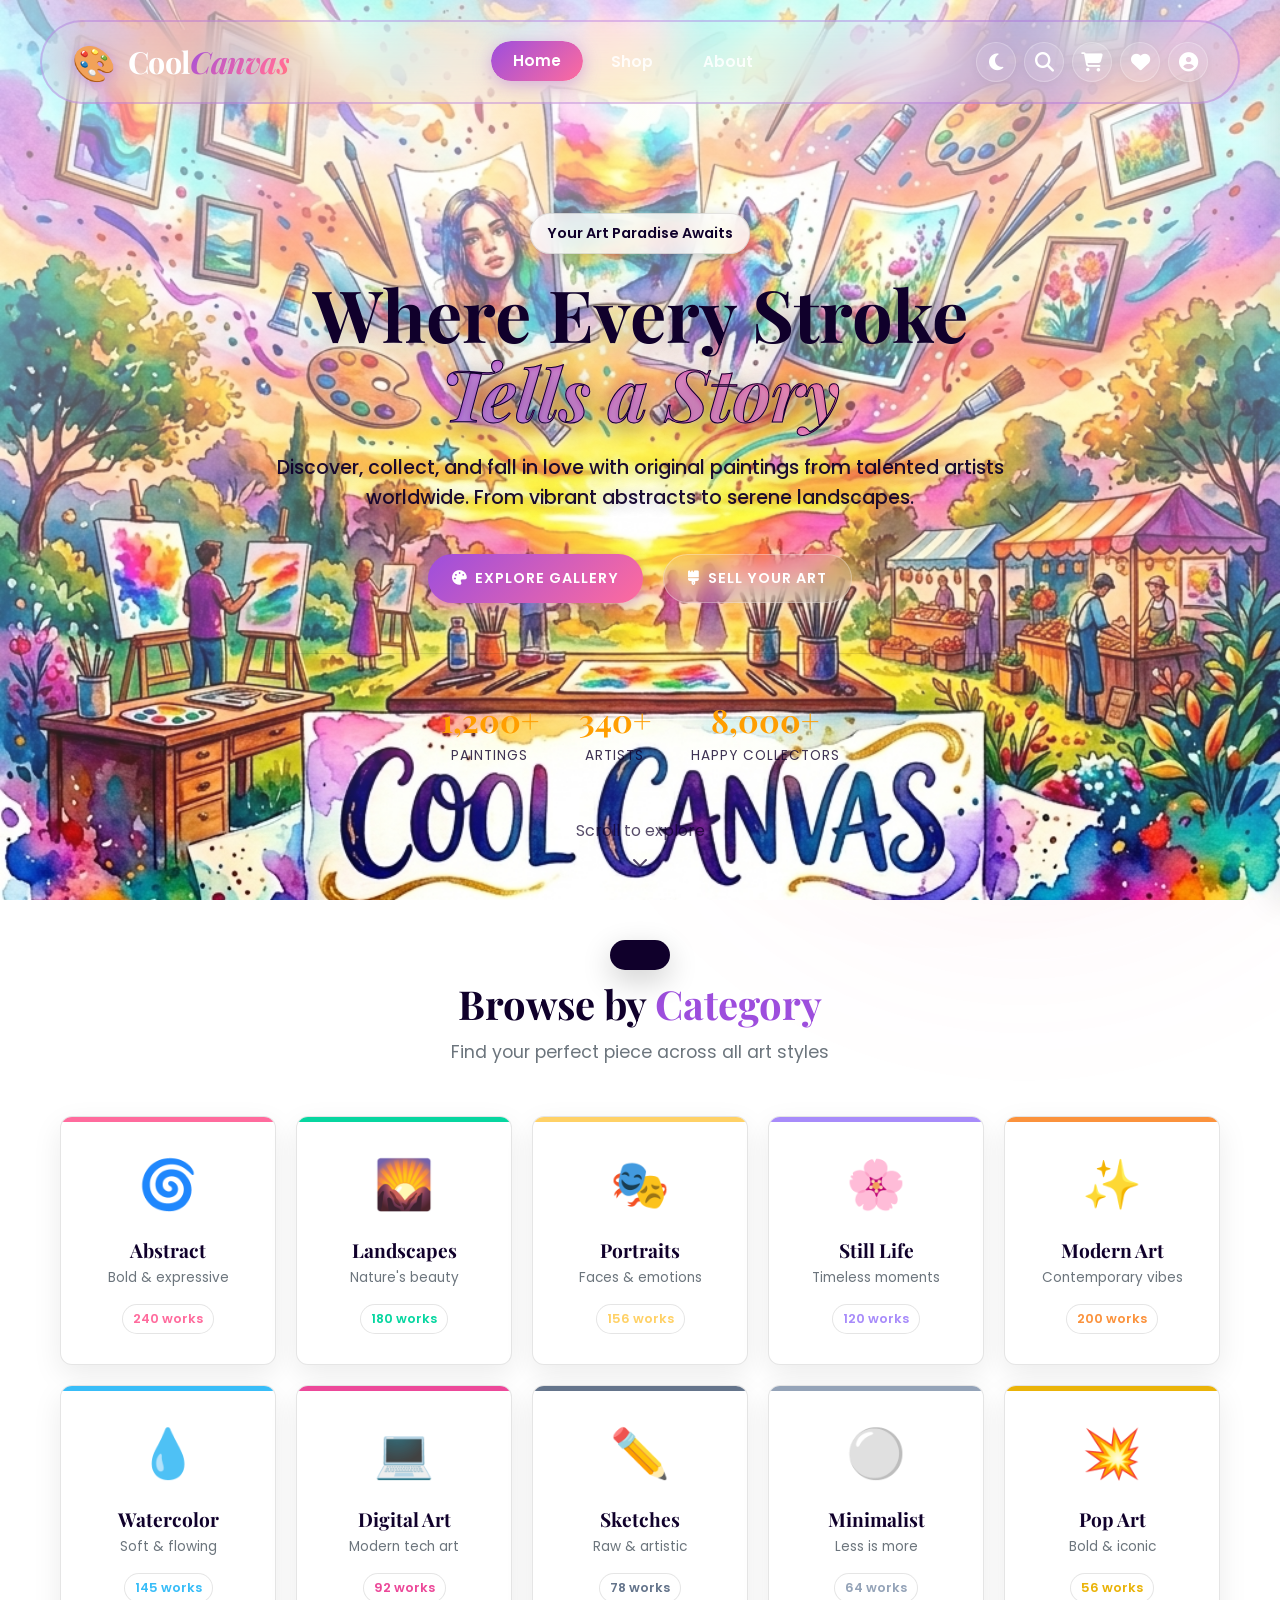
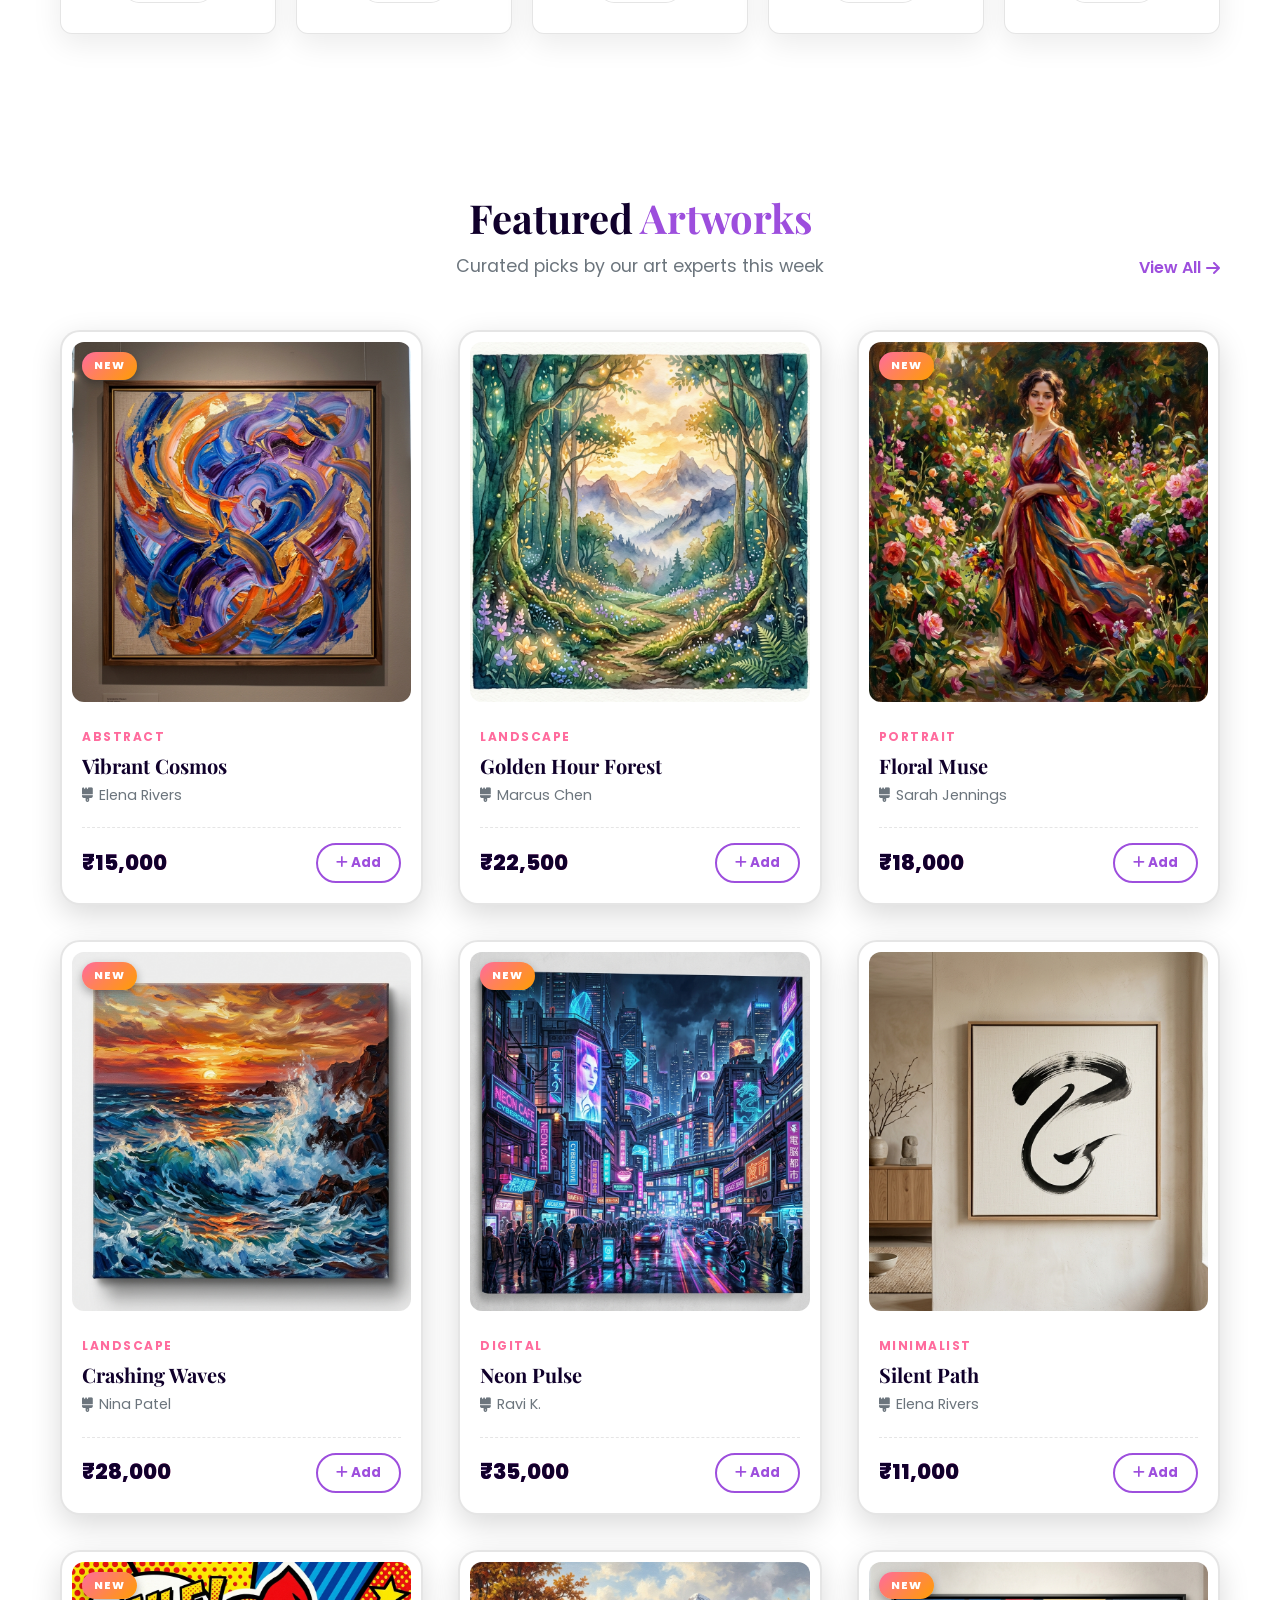
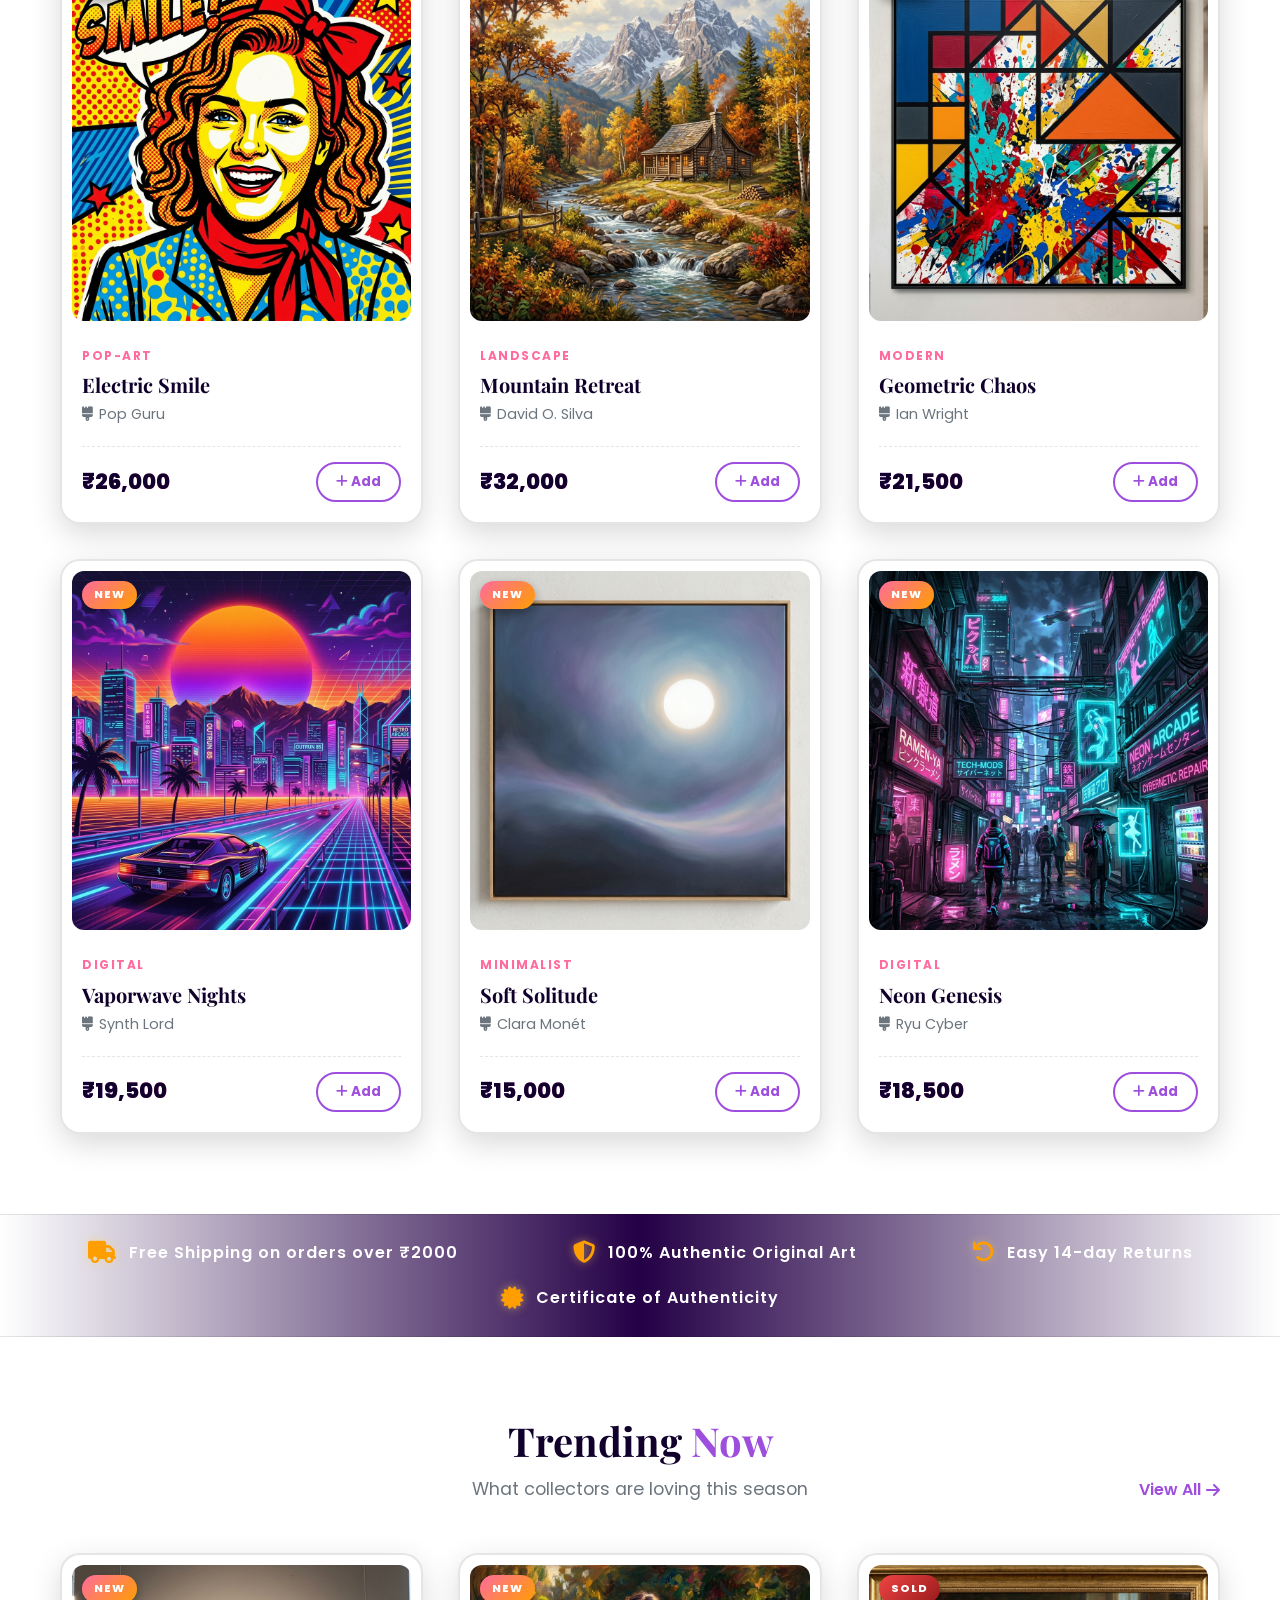
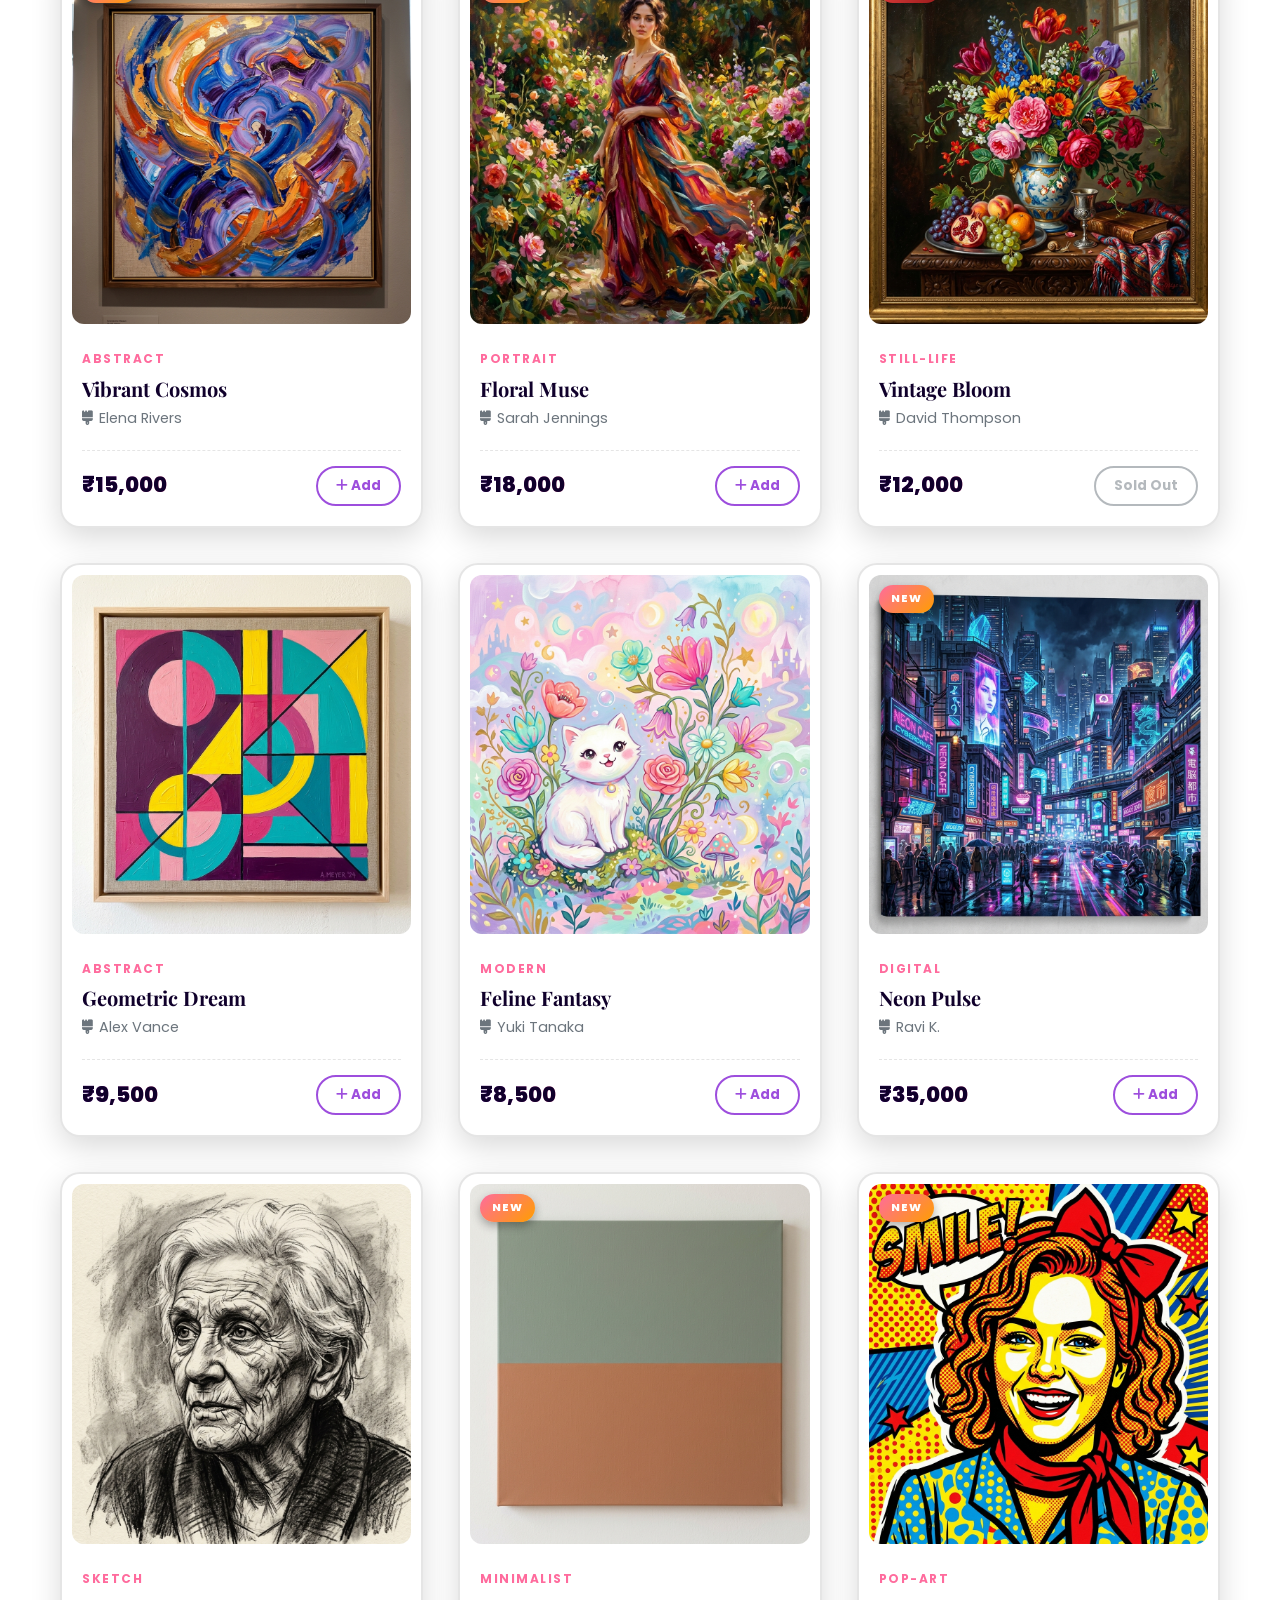
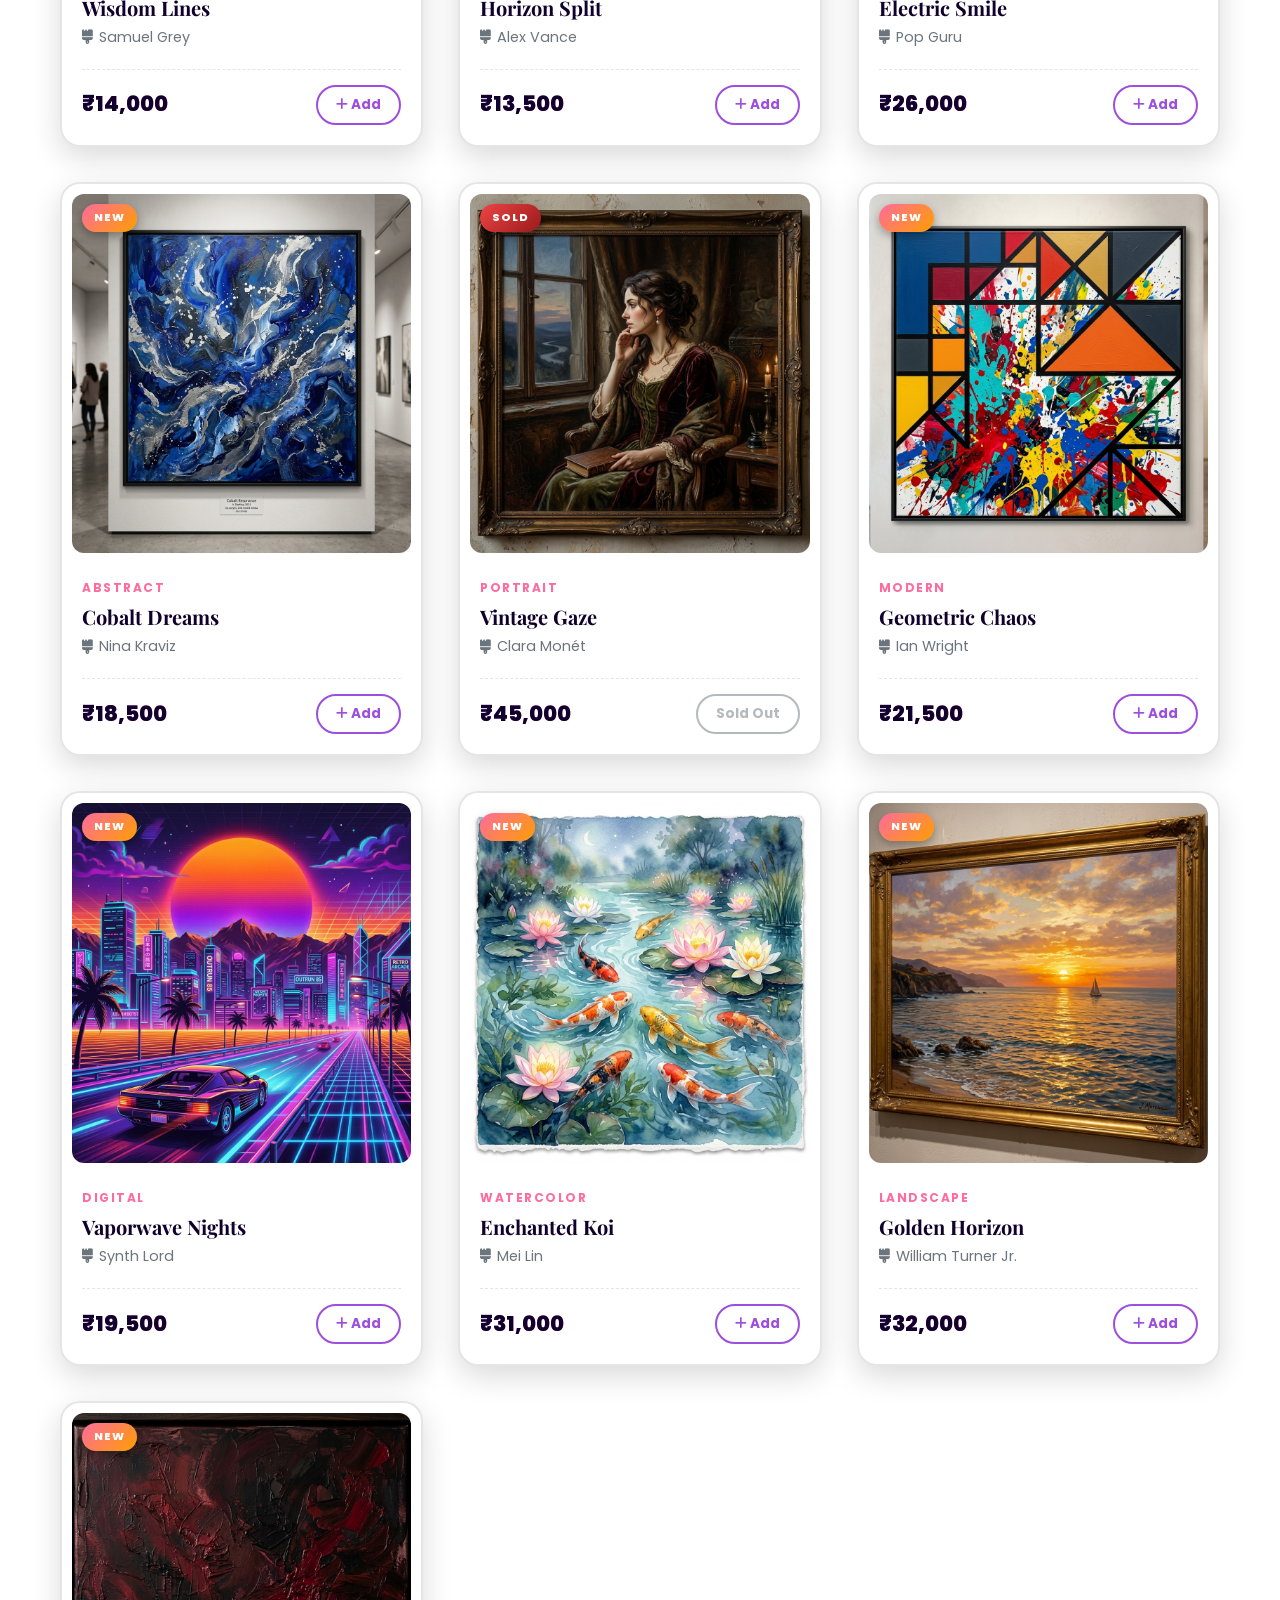
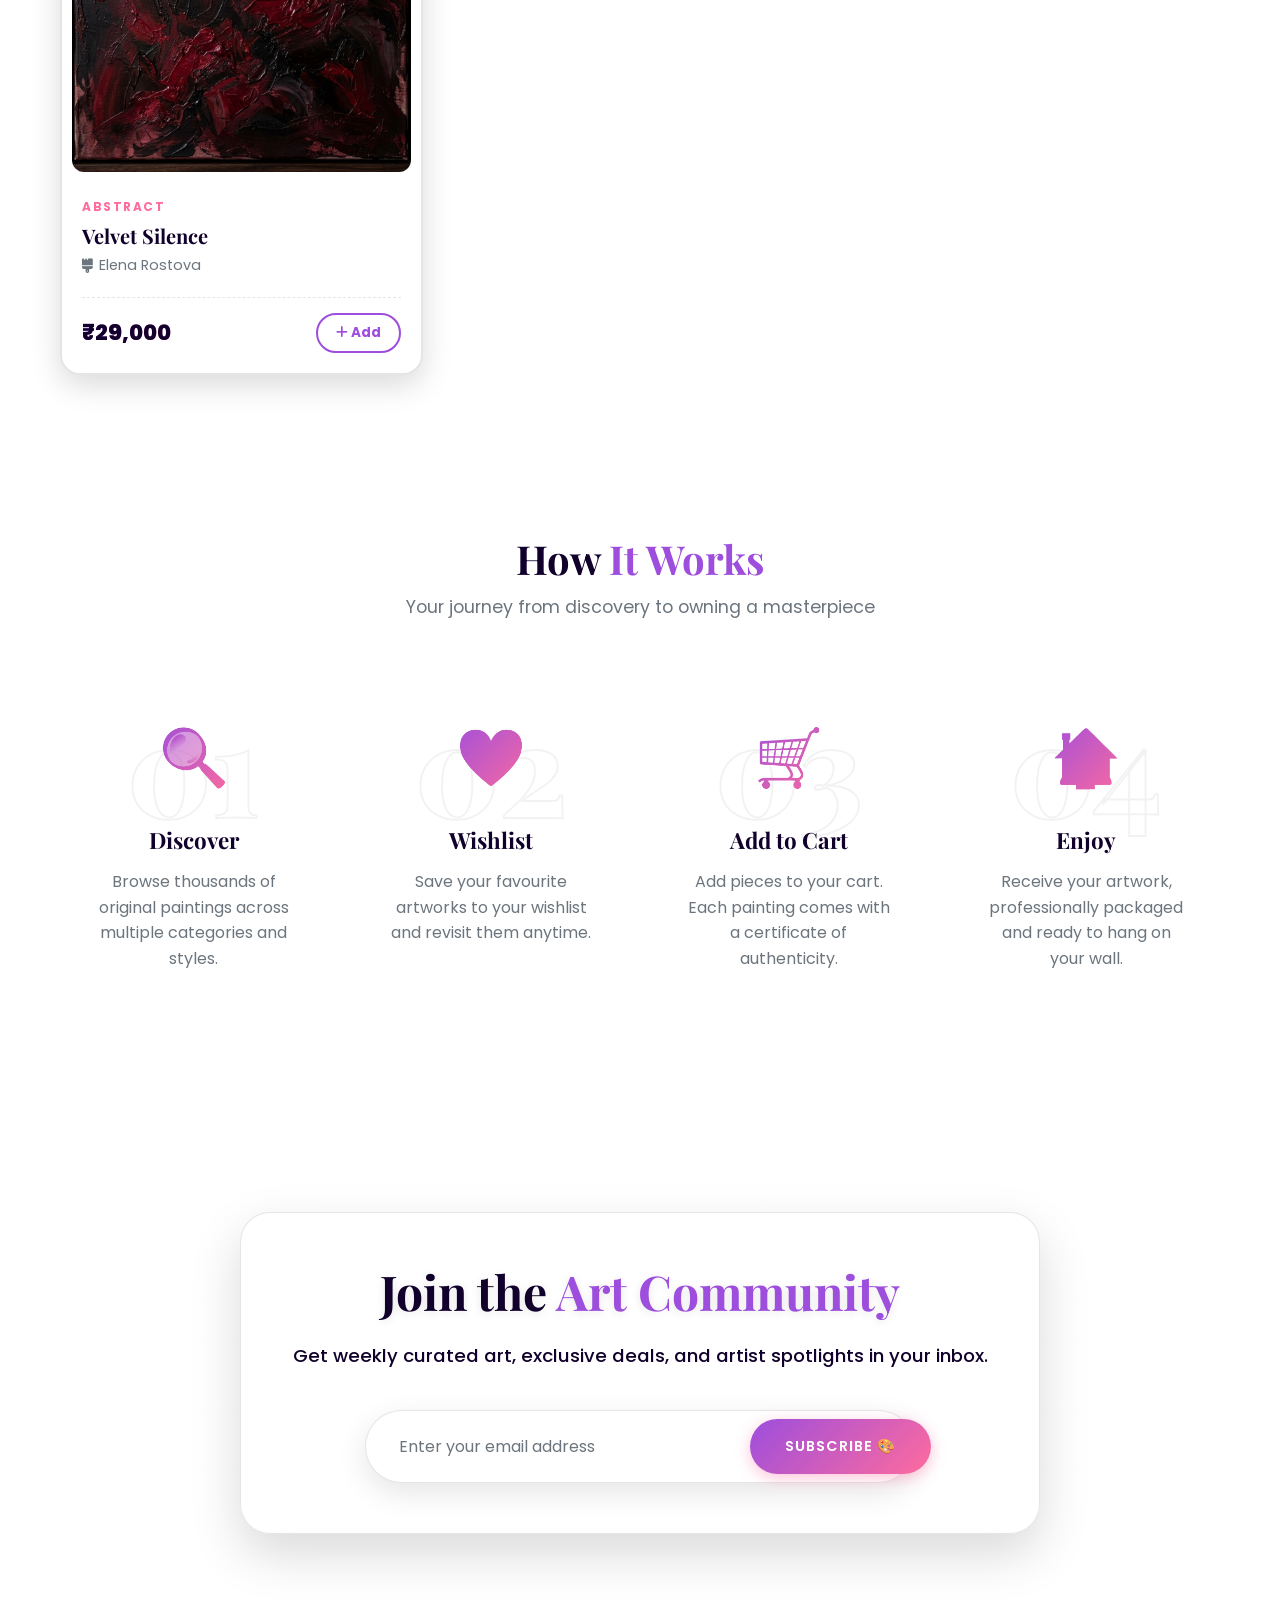
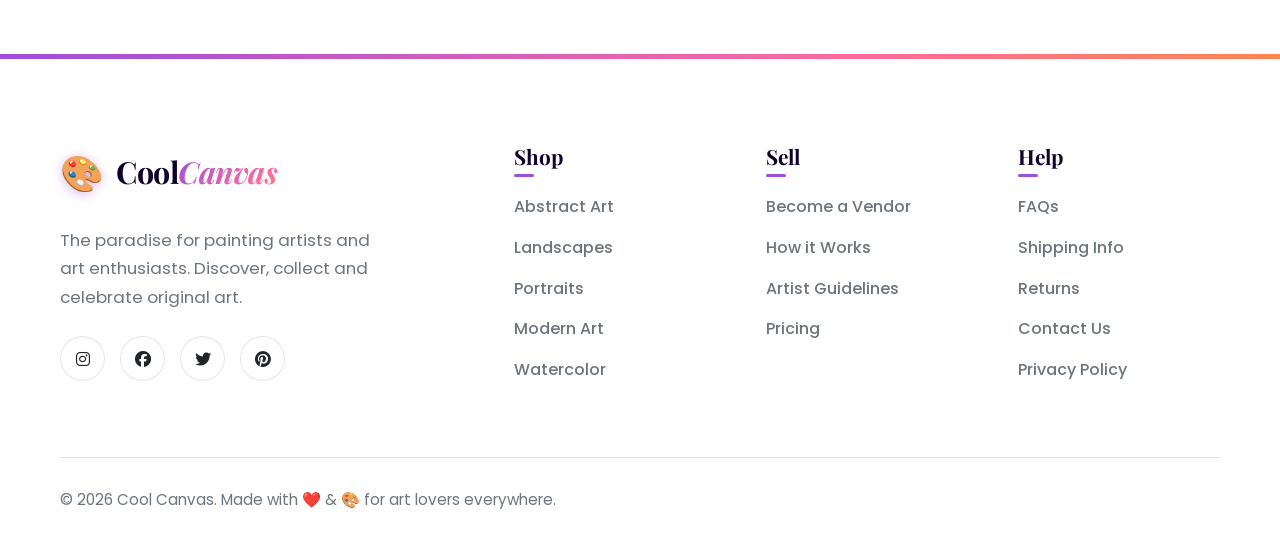
==== index.html @ 6319c4f5 "added 4 blobs" ====
<!DOCTYPE html>
<html lang="en">
<head>
  <meta charset="UTF-8"/>
  <meta name="viewport" content="width=device-width, initial-scale=1.0"/>
  <title>Cool Canvas – Where Art Comes Alive</title>
  <meta name="description" content="Buy and sell original paintings on Cool Canvas – the paradise for painting artists and art enthusiasts."/>
  <link rel="stylesheet" href="css/style.css"/>
  <link rel="preconnect" href="https://fonts.googleapis.com"/>
  <link href="https://fonts.googleapis.com/css2?family=Playfair+Display:ital,wght@0,400;0,700;1,400&family=Poppins:wght@300;400;500;600&display=swap" rel="stylesheet"/>
  <link rel="stylesheet" href="https://cdnjs.cloudflare.com/ajax/libs/font-awesome/6.5.0/css/all.min.css"/>
</head>
<body>

<!-- NAVBAR -->
<nav class="navbar" id="navbar">
  <div class="nav-container">
    <a href="index.html" class="logo">
      <span class="logo-icon">🎨</span>
      <span class="logo-text">Cool<span class="logo-accent">Canvas</span></span>
    </a>
    <div class="nav-links" id="navLinks">
      <a href="index.html" class="nav-link active">Home</a>
      <a href="shop.html" class="nav-link">Shop</a>
      <a href="about.html" class="nav-link">About</a>
    </div>
    <div class="nav-actions">
      <button class="btn-icon" id="searchToggle" title="Search"><i class="fas fa-search"></i></button>
      <a href="cart.html" class="btn-icon" id="cartBtn" title="Cart">
        <i class="fas fa-shopping-cart"></i>
        <span class="cart-badge" id="cartBadge">0</span>
      </a>
      <button class="btn-icon wishlist-btn" id="wishlistNavBtn" title="Wishlist">
        <i class="fas fa-heart"></i>
        <span class="cart-badge" id="wishlistBadge">0</span>
      </button>
      <div class="user-menu" id="userMenu">
        <button class="btn-icon" id="userMenuBtn"><i class="fas fa-user-circle"></i></button>
        <div class="dropdown" id="userDropdown">
          <div id="guestLinks">
            <a href="login.html"><i class="fas fa-sign-in-alt"></i> Login</a>
            <a href="signup.html"><i class="fas fa-user-plus"></i> Sign Up</a>
            <a href="vendor.html"><i class="fas fa-palette"></i> Sell Your Art</a>
          </div>
          <div id="authLinks" style="display:none">
            <a href="profile.html"><i class="fas fa-user"></i> My Profile</a>
            <a href="orders.html"><i class="fas fa-box"></i> My Orders</a>
            <a href="vendor.html" id="vendorDashLink" style="display:none"><i class="fas fa-store"></i> Vendor Dashboard</a>
            <a href="#" id="logoutBtn"><i class="fas fa-sign-out-alt"></i> Logout</a>
          </div>
        </div>
      </div>
      <button class="hamburger" id="hamburger"><i class="fas fa-bars"></i></button>
    </div>
  </div>
  <!-- Search Bar -->
  <div class="search-bar" id="searchBar">
    <div class="search-inner">
      <input type="text" placeholder="Search paintings, artists, styles…" id="searchInput" autocomplete="off"/>
      <button onclick="doSearch()"><i class="fas fa-search"></i> Search</button>
    </div>
  </div>
</nav>

<!-- HERO -->
<section class="hero" id="hero">
  <div class="hero-bg">
    <img src="images/hero_banner_v5.png" alt="Cool Canvas Hero" class="hero-img"/>
    <div class="hero-overlay"></div>
  </div>
  <div class="hero-content">
    <div class="hero-badge">Your Art Paradise Awaits</div>
    <h1 class="hero-title">Where Every Stroke<br/><em>Tells a Story</em></h1>
    <p class="hero-sub">Discover, collect, and fall in love with original paintings from talented artists worldwide. From vibrant abstracts to serene landscapes.</p>
    <div class="hero-cta">
      <a href="shop.html" class="btn-primary"><i class="fas fa-palette"></i> Explore Gallery</a>
      <a href="vendor.html" class="btn-ghost"><i class="fas fa-brush"></i> Sell Your Art</a>
    </div>
    <div class="hero-stats">
      <div class="stat"><span class="stat-n">1,200+</span><span class="stat-l">Paintings</span></div>
      <div class="stat"><span class="stat-n">340+</span><span class="stat-l">Artists</span></div>
      <div class="stat"><span class="stat-n">8,000+</span><span class="stat-l">Happy Collectors</span></div>
    </div>
  </div>
  <div class="scroll-hint"><span>Scroll to explore</span><i class="fas fa-chevron-down"></i></div>
</section>

<!-- CATEGORIES -->
<section class="section categories-section">
  <div class="container">
    <div class="section-header">
      <h2>Browse by <span class="accent">Category</span></h2>
      <p>Find your perfect piece across all art styles</p>
    </div>
    <div class="categories-grid">
      <a href="shop.html?cat=abstract" class="cat-card" style="--cat-color:#ff6b9d">
        <div class="cat-icon">🌀</div>
        <h3>Abstract</h3>
        <p>Bold & expressive</p>
        <span class="cat-count">240 works</span>
      </a>
      <a href="shop.html?cat=landscape" class="cat-card" style="--cat-color:#06d6a0">
        <div class="cat-icon">🌄</div>
        <h3>Landscapes</h3>
        <p>Nature's beauty</p>
        <span class="cat-count">180 works</span>
      </a>
      <a href="shop.html?cat=portrait" class="cat-card" style="--cat-color:#ffd166">
        <div class="cat-icon">🎭</div>
        <h3>Portraits</h3>
        <p>Faces & emotions</p>
        <span class="cat-count">156 works</span>
      </a>
      <a href="shop.html?cat=still-life" class="cat-card" style="--cat-color:#a78bfa">
        <div class="cat-icon">🌸</div>
        <h3>Still Life</h3>
        <p>Timeless moments</p>
        <span class="cat-count">120 works</span>
      </a>
      <a href="shop.html?cat=modern" class="cat-card" style="--cat-color:#fb923c">
        <div class="cat-icon">✨</div>
        <h3>Modern Art</h3>
        <p>Contemporary vibes</p>
        <span class="cat-count">200 works</span>
      </a>
      <a href="shop.html?cat=watercolor" class="cat-card" style="--cat-color:#38bdf8">
        <div class="cat-icon">💧</div>
        <h3>Watercolor</h3>
        <p>Soft & flowing</p>
        <span class="cat-count">145 works</span>
      </a>
      <a href="shop.html?cat=digital" class="cat-card" style="--cat-color:#ec4899">
        <div class="cat-icon">💻</div>
        <h3>Digital Art</h3>
        <p>Modern tech art</p>
        <span class="cat-count">92 works</span>
      </a>
      <a href="shop.html?cat=sketch" class="cat-card" style="--cat-color:#64748b">
        <div class="cat-icon">✏️</div>
        <h3>Sketches</h3>
        <p>Raw & artistic</p>
        <span class="cat-count">78 works</span>
      </a>
      <a href="shop.html?cat=minimalist" class="cat-card" style="--cat-color:#94a3b8">
        <div class="cat-icon">⚪</div>
        <h3>Minimalist</h3>
        <p>Less is more</p>
        <span class="cat-count">64 works</span>
      </a>
      <a href="shop.html?cat=pop-art" class="cat-card" style="--cat-color:#eab308">
        <div class="cat-icon">💥</div>
        <h3>Pop Art</h3>
        <p>Bold & iconic</p>
        <span class="cat-count">56 works</span>
      </a>
    </div>
  </div>
</section>

<!-- FEATURED ARTWORKS -->
<section class="section featured-section">
  <div class="container">
    <div class="section-header">
      <h2>Featured <span class="accent">Artworks</span></h2>
      <p>Curated picks by our art experts this week</p>
      <a href="shop.html" class="view-all-link">View All <i class="fas fa-arrow-right"></i></a>
    </div>
    <div class="products-grid" id="featuredGrid"></div>
  </div>
</section>

<!-- BANNER STRIP -->
<section class="banner-strip">
  <div class="banner-content">
    <div class="banner-item"><i class="fas fa-truck"></i><span>Free Shipping on orders over ₹2000</span></div>
    <div class="banner-item"><i class="fas fa-shield-alt"></i><span>100% Authentic Original Art</span></div>
    <div class="banner-item"><i class="fas fa-undo"></i><span>Easy 14-day Returns</span></div>
    <div class="banner-item"><i class="fas fa-certificate"></i><span>Certificate of Authenticity</span></div>
  </div>
</section>

<!-- TRENDING -->
<section class="section trending-section">
  <div class="container">
    <div class="section-header">
      <h2>Trending <span class="accent">Now</span></h2>
      <p>What collectors are loving this season</p>
      <a href="shop.html" class="view-all-link">View All <i class="fas fa-arrow-right"></i></a>
    </div>
    <div class="products-grid" id="trendingGrid"></div>
  </div>
</section>

<!-- HOW IT WORKS -->
<section class="section how-section">
  <div class="container">
    <div class="section-header">
      <h2>How <span class="accent">It Works</span></h2>
      <p>Your journey from discovery to owning a masterpiece</p>
    </div>
    <div class="steps-grid">
      <div class="step-card">
        <div class="step-num">01</div>
        <div class="step-icon">🔍</div>
        <h3>Discover</h3>
        <p>Browse thousands of original paintings across multiple categories and styles.</p>
      </div>
      <div class="step-card">
        <div class="step-num">02</div>
        <div class="step-icon">❤️</div>
        <h3>Wishlist</h3>
        <p>Save your favourite artworks to your wishlist and revisit them anytime.</p>
      </div>
      <div class="step-card">
        <div class="step-num">03</div>
        <div class="step-icon">🛒</div>
        <h3>Add to Cart</h3>
        <p>Add pieces to your cart. Each painting comes with a certificate of authenticity.</p>
      </div>
      <div class="step-card">
        <div class="step-num">04</div>
        <div class="step-icon">🏠</div>
        <h3>Enjoy</h3>
        <p>Receive your artwork, professionally packaged and ready to hang on your wall.</p>
      </div>
    </div>
  </div>
</section>

<!-- NEWSLETTER -->
<section class="newsletter-section">
  <div class="container">
    <div class="newsletter-box">
      <div class="newsletter-text">
        <h2>Join the <span class="accent">Art Community</span></h2>
        <p>Get weekly curated art, exclusive deals, and artist spotlights in your inbox.</p>
      </div>
      <form class="newsletter-form" onsubmit="subscribeNewsletter(event)">
        <input type="email" placeholder="Enter your email address" required/>
        <button type="submit" class="btn-primary">Subscribe 🎨</button>
      </form>
    </div>
  </div>
</section>

<!-- FOOTER -->
<footer class="footer">
  <div class="container">
    <div class="footer-grid">
      <div class="footer-brand">
        <div class="logo"><span class="logo-icon">🎨</span><span class="logo-text">Cool<span class="logo-accent">Canvas</span></span></div>
        <p>The paradise for painting artists and art enthusiasts. Discover, collect and celebrate original art.</p>
        <div class="social-links">
          <a href="#"><i class="fab fa-instagram"></i></a>
          <a href="#"><i class="fab fa-facebook"></i></a>
          <a href="#"><i class="fab fa-twitter"></i></a>
          <a href="#"><i class="fab fa-pinterest"></i></a>
        </div>
      </div>
      <div class="footer-col">
        <h4>Shop</h4>
        <a href="shop.html?cat=abstract">Abstract Art</a>
        <a href="shop.html?cat=landscape">Landscapes</a>
        <a href="shop.html?cat=portrait">Portraits</a>
        <a href="shop.html?cat=modern">Modern Art</a>
        <a href="shop.html?cat=watercolor">Watercolor</a>
      </div>
      <div class="footer-col">
        <h4>Sell</h4>
        <a href="vendor.html">Become a Vendor</a>
        <a href="vendor.html#how">How it Works</a>
        <a href="#">Artist Guidelines</a>
        <a href="#">Pricing</a>
      </div>
      <div class="footer-col">
        <h4>Help</h4>
        <a href="#">FAQs</a>
        <a href="#">Shipping Info</a>
        <a href="#">Returns</a>
        <a href="#">Contact Us</a>
        <a href="#">Privacy Policy</a>
      </div>
    </div>
    <div class="footer-bottom">
      <p>© 2026 Cool Canvas. Made with ❤️ & 🎨 for art lovers everywhere.</p>
    </div>
  </div>
</footer>

<!-- TOAST -->
<div class="toast" id="toast"></div>

<!-- WISHLIST SIDEBAR -->
<div class="wishlist-sidebar" id="wishlistSidebar">
  <div class="sidebar-header">
    <h3>💖 My Wishlist</h3>
    <button onclick="closeWishlist()"><i class="fas fa-times"></i></button>
  </div>
  <div class="sidebar-items" id="wishlistItems"></div>
</div>
<div class="sidebar-overlay" id="sidebarOverlay" onclick="closeWishlist()"></div>

<script src="js/data.js"></script>
<script src="js/cart.js"></script>
<script src="js/auth.js"></script>
<script src="js/app.js"></script>
</body>
</html>
---- css/style.css ----
/* variables */
:root {
  --primary: #9d4edd;
  --secondary: #ff6b9d;
  --accent: #ff9e00;
  --dark: #10002b;
  --light: #f8f9fa;
  --gray: #6c757d;
  --bg: #ffffff;
  --surface: #ffffff;
  --text: #212529;
  --border: rgba(0,0,0,0.1);
  --shadow: 0 10px 30px rgba(0,0,0,0.08);
  --radius: 12px;
  --transition: all 0.3s cubic-bezier(0.25, 0.8, 0.25, 1);
  --font-head: 'Playfair Display', serif;
  --font-body: 'Poppins', sans-serif;
  --hero-overlay: linear-gradient(to bottom, rgba(255, 255, 255, 0.6) 0%, rgba(255, 255, 255, 0) 100%);
  --hero-text: var(--dark);
  --hero-stroke: var(--dark);
  --glass-bg: rgba(255,255,255,0.8);
  --glass-border: rgba(0,0,0,0.1);
  --blob-op: 0.15;
}

[data-theme="dark"] {
  --primary: #c77dff;
  --secondary: #ff8fab;
  --accent: #ffd166;
  --dark: #f8f9fa;
  --light: #10002b;
  --gray: #adb5bd;
  --bg: #0a0015;
  --surface: #1a0033;
  --text: #f8f9fa;
  --border: rgba(255,255,255,0.1);
  --shadow: 0 10px 30px rgba(0,0,0,0.3);
  --hero-overlay: linear-gradient(to bottom, rgba(10, 0, 21, 0.8) 0%, rgba(10, 0, 21, 0) 100%);
  --hero-text: white;
  --hero-stroke: white;
  --glass-bg: rgba(0,0,0,0.5);
  --glass-border: rgba(255,255,255,0.1);
  --blob-op: 0.25;
}

/* Base */
* { margin: 0; padding: 0; box-sizing: border-box; }
body { 
  font-family: var(--font-body); color: var(--text); background: var(--bg); line-height: 1.6; overflow-x: hidden; position: relative; z-index: 0; min-height: 100vh;
}
/* Artsy Floating Background Blobs */
.bg-blob { position: fixed; border-radius: 50%; filter: blur(120px); z-index: -1; pointer-events: none; opacity: var(--blob-op); transition: opacity 0.5s ease; }
.blob-1 { top: -10%; left: -10%; width: 50vw; height: 50vw; background: radial-gradient(circle, var(--primary), transparent 70%); animation: floatBlob 18s infinite alternate ease-in-out; }
.blob-2 { bottom: -10%; right: -10%; width: 60vw; height: 60vw; background: radial-gradient(circle, var(--secondary), transparent 70%); animation: floatBlob2 20s infinite alternate ease-in-out; }
.blob-3 { top: 30%; left: 50%; width: 45vw; height: 45vw; background: radial-gradient(circle, var(--accent), transparent 70%); animation: floatBlob3 15s infinite alternate ease-in-out; }
.blob-4 { bottom: 20%; right: 40%; width: 55vw; height: 55vw; background: radial-gradient(circle, var(--primary), transparent 70%); animation: floatBlob4 22s infinite alternate ease-in-out; }

@keyframes floatBlob { 0% { transform: translate(0, 0) scale(1) rotate(0deg); } 100% { transform: translate(20%, 30%) scale(1.3) rotate(20deg); } }
@keyframes floatBlob2 { 0% { transform: translate(0, 0) scale(1) rotate(0deg); } 100% { transform: translate(-20%, -30%) scale(1.2) rotate(-15deg); } }
@keyframes floatBlob3 { 0% { transform: translate(0, 0) scale(1) rotate(0deg); } 100% { transform: translate(-30%, 20%) scale(1.4) rotate(25deg); } }
@keyframes floatBlob4 { 0% { transform: translate(0, 0) scale(1) rotate(0deg); } 100% { transform: translate(25%, -20%) scale(1.3) rotate(-20deg); } }
body, html {
  cursor: url("data:image/svg+xml;utf8,%3Csvg xmlns='http://www.w3.org/2000/svg' width='24' height='24' viewBox='0 0 24 24'%3E%3Ccircle cx='12' cy='12' r='6' fill='%239d4edd'/%3E%3Ccircle cx='12' cy='12' r='10' fill='none' stroke='%23ff6b9d' stroke-width='2'/%3E%3C/svg%3E") 12 12, auto;
}
h1, h2, h3, h4, h5, h6 { font-family: var(--font-head); color: var(--dark); font-weight: 700; line-height: 1.2; }

/* Universal Pointer */
a, button, .cat-card, .product-card, input, select, textarea, label, [onclick], .btn-icon, .hamburger, .wishlist-item { 
  cursor: url("data:image/svg+xml;utf8,%3Csvg xmlns='http://www.w3.org/2000/svg' viewBox='0 0 24 24' width='32' height='32'%3E%3Cpath d='M9 10.83l4.17 4.17 7.54-7.54a2 2 0 0 0 0-2.83l-1.34-1.34a2 2 0 0 0-2.83 0L9 10.83z' fill='%239d4edd'/%3E%3Cpath d='M7 14c-1.66 0-3 1.34-3 3 0 1.31-1.16 2-2 2 .92 1.22 2.49 2 4 2 2.21 0 4-1.79 4-4 0-1.66-1.34-3-3-3z' fill='%23ff6b9d'/%3E%3C/svg%3E") 3 28, pointer !important; 
}
a { text-decoration: none; color: inherit; transition: var(--transition); }
button { font-family: inherit; border: none; background: none; transition: var(--transition); }
img { max-width: 100%; height: auto; display: block; }

/* Artsy Scrollbar */
::-webkit-scrollbar { width: 14px; }
::-webkit-scrollbar-track { background: var(--bg); border-left: 1px dashed var(--border); }
::-webkit-scrollbar-thumb { background: linear-gradient(180deg, var(--primary), var(--secondary)); border-radius: 20px; border: 4px solid var(--bg); }
::-webkit-scrollbar-thumb:hover { background: linear-gradient(180deg, var(--secondary), var(--accent)); }

/* Animations & Effects */
.reveal { opacity: 0; transform: translateY(30px); transition: opacity 0.8s ease-out, transform 0.8s ease-out; }
.reveal.visible { opacity: 1; transform: translateY(0); }

/* Theme Toggle — Artsy Glow */
.theme-toggle-btn { position: relative; }
.theme-toggle-btn i { transition: transform 0.6s cubic-bezier(0.68, -0.55, 0.27, 1.55), color 0.3s ease; }
.theme-toggle-btn:hover i { color: var(--accent); transform: rotate(20deg) scale(1.2); }
.theme-toggle-btn::after { content: ''; position: absolute; inset: -4px; border-radius: 50%; background: conic-gradient(var(--primary), var(--secondary), var(--accent), var(--primary)); opacity: 0; transition: opacity 0.3s ease; z-index: -1; filter: blur(6px); }
.theme-toggle-btn:hover::after { opacity: 0.6; animation: toggleGlow 2s linear infinite; }
@keyframes toggleGlow { 0% { transform: rotate(0deg); } 100% { transform: rotate(360deg); } }

#backToTop { position: fixed; bottom: 30px; right: 30px; width: 50px; height: 50px; border-radius: 50%; background: var(--primary); color: white; display: flex; justify-content: center; align-items: center; font-size: 1.5rem; cursor: pointer; opacity: 0; visibility: hidden; transition: var(--transition); box-shadow: 0 4px 15px rgba(157, 78, 221, 0.4); z-index: 999; }
#backToTop.show { opacity: 1; visibility: visible; }
#backToTop:hover { transform: translateY(-5px); background: var(--secondary); box-shadow: 0 6px 20px rgba(255, 107, 157, 0.4); }

.container { width: 100%; max-width: 1200px; margin: 0 auto; padding: 0 20px; }
.section { padding: 80px 0; }
.accent { color: var(--primary); }

/* Buttons */
.btn-primary { display: inline-flex; align-items: center; justify-content: center; gap: 8px; background: linear-gradient(135deg, var(--primary), var(--secondary)); color: white !important; padding: 12px 24px; border-radius: 30px; font-weight: 600; box-shadow: 0 4px 15px rgba(157, 78, 221, 0.4); text-transform: uppercase; letter-spacing: 1px; font-size: 0.9rem; }
.btn-primary:hover { transform: translateY(-3px); box-shadow: 0 8px 25px rgba(157, 78, 221, 0.5); }
.btn-ghost { display: inline-flex; align-items: center; justify-content: center; gap: 8px; background: rgba(255,255,255,0.1); backdrop-filter: blur(10px); color: white !important; padding: 12px 24px; border-radius: 30px; font-weight: 600; border: 1px solid rgba(255,255,255,0.3); text-transform: uppercase; letter-spacing: 1px; font-size: 0.9rem; }
.btn-ghost:hover { background: white; color: var(--primary) !important; }
.btn-icon { width: 40px; height: 40px; border-radius: 50%; display: flex; align-items: center; justify-content: center; color: var(--text); font-size: 1.2rem; background: var(--surface); box-shadow: 0 2px 10px rgba(0,0,0,0.05); position: relative; }
.btn-icon:hover { color: var(--primary); transform: scale(1.1); }

/* Navigation — Animated Border Glow */
@keyframes borderGlow {
  0% { border-color: rgba(157,78,221,0.5); box-shadow: 0 10px 40px rgba(157,78,221,0.15), inset 0 0 20px rgba(157,78,221,0.03); }
  33% { border-color: rgba(255,107,157,0.5); box-shadow: 0 10px 40px rgba(255,107,157,0.15), inset 0 0 20px rgba(255,107,157,0.03); }
  66% { border-color: rgba(255,158,0,0.5); box-shadow: 0 10px 40px rgba(255,158,0,0.12), inset 0 0 20px rgba(255,158,0,0.03); }
  100% { border-color: rgba(157,78,221,0.5); box-shadow: 0 10px 40px rgba(157,78,221,0.15), inset 0 0 20px rgba(157,78,221,0.03); }
}
.navbar { position: fixed; top: 20px; left: 50%; transform: translateX(-50%); width: 95%; max-width: 1200px; z-index: 1000; transition: all 0.4s cubic-bezier(0.25,0.8,0.25,1); padding: 12px 30px; border-radius: 50px; background: rgba(255,255,255,0.08); backdrop-filter: blur(25px); -webkit-backdrop-filter: blur(25px); border: 2px solid rgba(157,78,221,0.3); animation: borderGlow 6s ease-in-out infinite; }
.navbar:not(.scrolled) .logo-text { color: white; }
.navbar:not(.scrolled) .nav-link { color: rgba(255,255,255,0.85); }
.navbar:not(.scrolled) .btn-icon { color: white; background: rgba(255,255,255,0.08); border: 1px solid rgba(255,255,255,0.25); }
.navbar:not(.scrolled) .hamburger { color: white; }

.navbar.scrolled { top: 10px; background: rgba(255,255,255,0.9); backdrop-filter: blur(30px); border: 2px solid rgba(157,78,221,0.2); }
[data-theme="dark"] .navbar.scrolled { background: rgba(26,0,51,0.9); border: 2px solid rgba(199,125,255,0.3); }
.nav-container { display: flex; align-items: center; justify-content: space-between; width: 100%; }

/* Logo — Paint Drip Style */
@keyframes logoShimmer { 0% { background-position: -200% center; } 100% { background-position: 200% center; } }
@keyframes iconWiggle { 0%, 100% { transform: rotate(0deg); } 25% { transform: rotate(-12deg); } 75% { transform: rotate(12deg); } }
.logo { display: flex; align-items: center; gap: 12px; font-family: var(--font-head); font-size: 1.9rem; font-weight: 700; text-decoration: none; }
.logo-icon { font-size: 2.2rem; display: inline-block; transition: transform 0.4s ease; filter: drop-shadow(0 2px 6px rgba(157,78,221,0.4)); }
.logo:hover .logo-icon { animation: iconWiggle 0.6s ease; }
.logo-text { color: var(--dark); letter-spacing: -0.5px; position: relative; }
.logo-accent { font-style: italic; background: linear-gradient(135deg, var(--primary), var(--secondary), var(--accent), var(--primary)); background-size: 300% 100%; -webkit-background-clip: text; background-clip: text; -webkit-text-fill-color: transparent; animation: logoShimmer 4s linear infinite; position: relative; }
.logo-accent::after { content: ''; position: absolute; bottom: -2px; left: 0; width: 100%; height: 3px; background: linear-gradient(90deg, var(--primary), var(--secondary), var(--accent)); border-radius: 3px; transform: scaleX(0); transition: transform 0.4s ease; transform-origin: left; }
.logo:hover .logo-accent::after { transform: scaleX(1); }

/* Nav Links — Paint Stroke Hover */
.nav-links { display: flex; gap: 6px; align-items: center; }
.nav-link { font-weight: 600; font-size: 0.95rem; position: relative; color: var(--text); padding: 8px 22px; border-radius: 30px; transition: all 0.3s ease; overflow: hidden; z-index: 1; }
.nav-link::before { content: ''; position: absolute; top: 0; left: -100%; width: 100%; height: 100%; background: linear-gradient(135deg, var(--primary), var(--secondary)); border-radius: 30px; z-index: -1; transition: left 0.4s cubic-bezier(0.68,-0.55,0.27,1.55); }
.nav-link:hover::before, .nav-link.active::before { left: 0; }
.nav-link:hover, .nav-link.active { color: white !important; box-shadow: 0 4px 18px rgba(157,78,221,0.4); transform: translateY(-1px); }

/* Nav Action Buttons — Artsy Glow */
.nav-actions { display: flex; align-items: center; gap: 8px; }
.nav-actions .btn-icon { transition: all 0.3s ease; border: 1px solid var(--border); }
.nav-actions .btn-icon:hover { color: white !important; background: linear-gradient(135deg, var(--primary), var(--secondary)) !important; border-color: transparent !important; box-shadow: 0 0 20px rgba(157,78,221,0.4); transform: scale(1.15) rotate(-5deg); }

.cart-badge { position: absolute; top: -6px; right: -6px; background: linear-gradient(135deg, var(--secondary), var(--accent)); color: white; width: 20px; height: 20px; border-radius: 50%; font-size: 0.7rem; font-weight: 700; display: flex; align-items: center; justify-content: center; border: 2px solid var(--bg); animation: badgePop 0.3s ease; }
@keyframes badgePop { 0% { transform: scale(0); } 50% { transform: scale(1.3); } 100% { transform: scale(1); } }
.hamburger { display: none; font-size: 1.5rem; color: var(--text); }

/* Search Bar — Artsy Floating Bubble */
@keyframes searchSlideIn { from { transform: translateY(-15px) scale(0.95); opacity: 0; } to { transform: translateY(0) scale(1); opacity: 1; } }
.search-bar { position: absolute; top: calc(100% + 15px); right: 0; width: 380px; background: var(--surface); padding: 15px; border-radius: 25px; box-shadow: 0 20px 50px rgba(157,78,221,0.2); opacity: 0; visibility: hidden; transition: var(--transition); border: 2px solid rgba(157,78,221,0.15); }
.search-bar.active { opacity: 1; visibility: visible; animation: searchSlideIn 0.35s ease-out forwards; }
.search-inner { display: flex; gap: 10px; }
.search-inner input { flex: 1; padding: 12px 20px; border-radius: 20px; border: 2px solid var(--border); background: var(--bg); color: var(--text); font-size: 0.95rem; outline: none; transition: var(--transition); font-family: var(--font-body); }
.search-inner input:focus { border-color: var(--primary); box-shadow: 0 0 0 4px rgba(157,78,221,0.1); }
.search-inner input::placeholder { color: var(--gray); font-style: italic; }
.search-inner button { background: linear-gradient(135deg, var(--primary), var(--secondary)); color: white; padding: 0 20px; border-radius: 20px; font-weight: 600; display: flex; align-items: center; gap: 8px; border: none; transition: all 0.3s ease; }
.search-inner button:hover { transform: scale(1.05); box-shadow: 0 4px 15px rgba(157,78,221,0.4); }

/* User Menu Dropdown — Artsy Card */
.user-menu { position: relative; }
.dropdown { position: absolute; top: calc(100% + 15px); right: 0; background: var(--surface); border-radius: 20px; box-shadow: 0 20px 50px rgba(157,78,221,0.15); width: 230px; opacity: 0; visibility: hidden; transform: translateY(10px) scale(0.95); transition: all 0.3s cubic-bezier(0.68,-0.55,0.27,1.55); border: 2px solid rgba(157,78,221,0.12); overflow: hidden; }
.user-menu:hover .dropdown, .dropdown.active { opacity: 1; visibility: visible; transform: translateY(0) scale(1); }
.dropdown a { display: flex; align-items: center; gap: 12px; padding: 14px 20px; color: var(--text); font-size: 0.9rem; font-weight: 500; border-bottom: 1px solid var(--border); transition: all 0.3s ease; }
.dropdown a:last-child { border-bottom: none; }
.dropdown a i { width: 20px; text-align: center; color: var(--primary); transition: transform 0.3s ease; }
.dropdown a:hover { background: linear-gradient(135deg, rgba(157,78,221,0.08), rgba(255,107,157,0.06)); color: var(--primary); padding-left: 25px; }
.dropdown a:hover i { transform: scale(1.2); }

/* Hero Section */
.hero { position: relative; min-height: 100vh; display: flex; align-items: center; justify-content: center; overflow: hidden; padding-top: 80px; }
.hero-bg { position: absolute; top: 0; left: 0; width: 100%; height: 100%; z-index: -1; }
.hero-img { width: 100%; height: 100%; object-fit: cover; animation: zoomIn 20s infinite alternate linear; transform-origin: center; }
@keyframes zoomIn { 0% { transform: scale(1); } 100% { transform: scale(1.15); } }
.hero-overlay { position: absolute; top: 0; left: 0; width: 100%; height: 100%; background: var(--hero-overlay); transition: background 0.5s ease; }
.hero-content { position: relative; z-index: 1; text-align: center; color: var(--hero-text); max-width: 800px; padding: 0 20px; transition: color 0.5s ease; }
.hero-badge { display: inline-block; padding: 8px 16px; background: var(--glass-bg); backdrop-filter: blur(10px); border-radius: 20px; font-size: 0.9rem; font-weight: 600; margin-bottom: 20px; border: 1px solid var(--glass-border); color: var(--hero-text); box-shadow: 0 4px 15px rgba(0,0,0,0.2); }
.hero-title { font-size: 4.5rem; line-height: 1.1; margin-bottom: 20px; text-shadow: 0 4px 25px rgba(0,0,0,0.25), 0 2px 5px rgba(255,255,255,0.3); color: var(--hero-text); }
.hero-title em { font-style: italic; color: transparent; -webkit-text-stroke: 1px var(--hero-stroke); background: linear-gradient(45deg, var(--primary) 0%, var(--secondary) 100%); -webkit-background-clip: text; filter: drop-shadow(0 4px 10px rgba(0,0,0,0.2)); }
.hero-sub { font-size: 1.2rem; margin-bottom: 40px; text-shadow: 0 2px 15px rgba(0,0,0,0.3); opacity: 0.95; font-weight: 500; }
.hero-cta { display: flex; gap: 20px; justify-content: center; margin-bottom: 50px; }
.hero-stats { display: flex; justify-content: center; gap: 40px; padding-top: 40px; border-top: 1px solid var(--glass-border); }
.stat { display: flex; flex-direction: column; }
.stat-n { font-size: 2rem; font-family: var(--font-head); font-weight: 700; color: var(--accent); }
.stat-l { font-size: 0.85rem; text-transform: uppercase; letter-spacing: 1px; opacity: 0.8; }
.scroll-hint { position: absolute; bottom: 30px; left: 50%; transform: translateX(-50%); display: flex; flex-direction: column; align-items: center; gap: 10px; color: var(--hero-text); opacity: 0.7; animation: bounce 2s infinite; }
@keyframes bounce { 0%, 20%, 50%, 80%, 100% { transform: translateY(0) translateX(-50%); } 40% { transform: translateY(-20px) translateX(-50%); } 60% { transform: translateY(-10px) translateX(-50%); } }

/* Section Header */
.section-header { text-align: center; margin-bottom: 50px; position: relative; }
.section-header h2 { font-size: 2.5rem; margin-bottom: 10px; }
.section-header p { color: var(--gray); font-size: 1.1rem; }
.view-all-link { position: absolute; right: 0; bottom: 0; color: var(--primary); font-weight: 600; display: flex; align-items: center; gap: 5px; }
.view-all-link:hover { gap: 10px; }

/* Categories */
.categories-grid { display: grid; grid-template-columns: repeat(auto-fit, minmax(180px, 1fr)); gap: 20px; }
.cat-card { background: var(--surface); border-radius: var(--radius); padding: 30px 20px; text-align: center; box-shadow: var(--shadow); transition: var(--transition); border: 1px solid var(--border); position: relative; overflow: hidden; display: flex; flex-direction: column; align-items: center; }
.cat-card::before { content: ''; position: absolute; top: 0; left: 0; width: 100%; height: 5px; background: var(--cat-color); transition: var(--transition); }
.cat-card:hover { transform: translateY(-10px); }
.cat-card:hover::before { height: 100%; opacity: 0.1; }
.cat-icon { font-size: 3rem; margin-bottom: 15px; }
.cat-card h3 { font-size: 1.2rem; margin-bottom: 5px; }
.cat-card p { font-size: 0.85rem; color: var(--gray); margin-bottom: 15px; }
.cat-count { font-size: 0.8rem; background: var(--bg); padding: 4px 10px; border-radius: 20px; border: 1px solid var(--border); color: var(--cat-color); font-weight: 600; }

/* Products Grid — Artsy Premium Cards */
.products-grid { display: grid; grid-template-columns: repeat(auto-fill, minmax(280px, 1fr)); gap: 35px; }
.product-card { background: var(--surface); border-radius: 20px; overflow: hidden; box-shadow: 0 10px 30px rgba(0,0,0,0.15); transition: all 0.4s cubic-bezier(0.175, 0.885, 0.32, 1.275); border: 2px solid var(--border); display: flex; flex-direction: column; position: relative; }
.product-card::after { content: ''; position: absolute; top: 0; left: 0; width: 100%; height: 100%; box-shadow: inset 0 0 0 1px rgba(255,255,255,0.05); border-radius: 20px; pointer-events: none; z-index: 10; }
.product-card:hover { transform: translateY(-12px) scale(1.02); box-shadow: 0 25px 50px rgba(157,78,221,0.2), 0 0 0 2px rgba(157,78,221,0.4); border-color: transparent; }
.product-img { position: relative; padding-top: 100%; overflow: hidden; background: var(--bg); margin: 10px 10px 0; border-radius: 12px; }
.product-img img { position: absolute; top: 0; left: 0; width: 100%; height: 100%; object-fit: cover; transition: transform 0.8s cubic-bezier(0.25, 0.46, 0.45, 0.94); }
.product-card:hover .product-img img { transform: scale(1.1) rotate(1deg); }
.product-badges { position: absolute; top: 10px; left: 10px; display: flex; gap: 8px; z-index: 2; }
.badge { padding: 5px 12px; border-radius: 20px; font-size: 0.7rem; font-weight: 800; text-transform: uppercase; letter-spacing: 1px; color: white; box-shadow: 0 4px 10px rgba(0,0,0,0.3); }
.badge-new { background: linear-gradient(135deg, var(--secondary), var(--accent)); }
.badge-sold { background: linear-gradient(135deg, #ef4444, #991b1b); }
.product-actions { position: absolute; top: 10px; right: 10px; display: flex; flex-direction: column; gap: 8px; z-index: 2; transform: translateX(50px); opacity: 0; transition: all 0.4s cubic-bezier(0.68,-0.55,0.27,1.55); }
.product-card:hover .product-actions { transform: translateX(0); opacity: 1; }
.action-btn { width: 40px; height: 40px; border-radius: 50%; background: rgba(255,255,255,0.9); backdrop-filter: blur(5px); color: var(--dark); display: flex; align-items: center; justify-content: center; box-shadow: 0 5px 15px rgba(0,0,0,0.2); transition: all 0.3s ease; }
.action-btn:hover, .action-btn.active { background: linear-gradient(135deg, var(--primary), var(--secondary)); color: white; transform: scale(1.15) rotate(-5deg); }
.product-info { padding: 25px 20px 20px; display: flex; flex-direction: column; flex-grow: 1; }
.product-cat { font-size: 0.75rem; color: var(--secondary); font-weight: 700; text-transform: uppercase; letter-spacing: 1.5px; margin-bottom: 8px; }
.product-title { font-size: 1.25rem; font-family: var(--font-head); margin-bottom: 6px; color: var(--dark); display: -webkit-box; -webkit-line-clamp: 1; -webkit-box-orient: vertical; overflow: hidden; transition: color 0.3s; }
.product-card:hover .product-title { color: var(--primary); }
.product-artist { font-size: 0.9rem; color: var(--gray); margin-bottom: 20px; display: flex; align-items: center; gap: 6px; }
.product-bottom { display: flex; align-items: center; justify-content: space-between; margin-top: auto; padding-top: 15px; border-top: 1px dashed var(--border); }
.product-price { font-size: 1.35rem; font-weight: 800; color: var(--dark); background: linear-gradient(90deg, var(--primary), var(--secondary)); -webkit-background-clip: text; }
.add-cart-btn { background: transparent; border: 2px solid var(--primary); color: var(--primary); padding: 8px 18px; border-radius: 20px; font-size: 0.85rem; font-weight: 700; transition: all 0.3s ease; position: relative; overflow: hidden; z-index: 1; }
.add-cart-btn::before { content: ''; position: absolute; top: 0; left: -100%; width: 100%; height: 100%; background: linear-gradient(135deg, var(--primary), var(--secondary)); transition: all 0.3s ease; z-index: -1; }
.add-cart-btn:hover { color: white; border-color: transparent; box-shadow: 0 4px 15px rgba(157,78,221,0.4); }
.add-cart-btn:hover::before { left: 0; }
.add-cart-btn:disabled { opacity: 0.5; cursor: not-allowed; border-color: var(--gray); color: var(--gray); }
.add-cart-btn:disabled::before { display: none; }

/* Banner Strip */
.banner-strip { background: linear-gradient(90deg, var(--surface), #240046, var(--surface)); border-top: 1px solid var(--border); border-bottom: 1px solid var(--border); color: white; padding: 25px 0; overflow: hidden; position: relative; }
.banner-content { display: flex; justify-content: space-around; max-width: 1200px; margin: 0 auto; flex-wrap: wrap; gap: 20px; }
.banner-item { display: flex; align-items: center; gap: 12px; font-weight: 600; letter-spacing: 1px; }
.banner-item i { color: var(--accent); font-size: 1.4rem; filter: drop-shadow(0 0 5px rgba(255,209,102,0.5)); }

/* How it Works */
.steps-grid { display: grid; grid-template-columns: repeat(auto-fit, minmax(200px, 1fr)); gap: 30px; }
.step-card { text-align: center; padding: 40px 30px; position: relative; border-radius: 20px; transition: all 0.3s ease; border: 1px solid transparent; }
.step-card:hover { background: rgba(255,255,255,0.03); border-color: rgba(157,78,221,0.2); transform: translateY(-5px); box-shadow: 0 10px 30px rgba(0,0,0,0.1); }
.step-num { position: absolute; top: -10px; left: 50%; transform: translateX(-50%); font-size: 8rem; font-family: var(--font-head); font-weight: 800; color: transparent; -webkit-text-stroke: 2px var(--border); z-index: -1; opacity: 0.5; transition: all 0.5s ease; }
.step-card:hover .step-num { -webkit-text-stroke: 2px var(--primary); opacity: 0.8; transform: translateX(-50%) translateY(-10px); }
.step-icon { font-size: 3.5rem; margin-bottom: 25px; display: inline-block; background: linear-gradient(135deg, var(--primary), var(--secondary)); -webkit-background-clip: text; -webkit-text-fill-color: transparent; }
.step-card h3 { font-size: 1.4rem; margin-bottom: 15px; }
.step-card p { color: var(--gray); font-size: 1rem; line-height: 1.6; }

/* Newsletter */
.newsletter-section { padding: 120px 0; background: url('../images/painting_abstract1.png') center/cover no-repeat; position: relative; background-attachment: fixed; }
.newsletter-section::before { content: ''; position: absolute; top: 0; left: 0; width: 100%; height: 100%; background: var(--hero-overlay); backdrop-filter: blur(8px); }
.newsletter-box { position: relative; z-index: 1; max-width: 800px; margin: 0 auto; text-align: center; color: var(--hero-text); padding: 50px; border-radius: 30px; border: 1px solid var(--glass-border); background: var(--glass-bg); box-shadow: 0 20px 50px rgba(0,0,0,0.15); backdrop-filter: blur(15px); }
.newsletter-text h2 { font-size: 3rem; color: var(--hero-text); margin-bottom: 20px; font-family: var(--font-head); text-shadow: 0 2px 10px rgba(0,0,0,0.1); }
.newsletter-text p { font-size: 1.15rem; margin-bottom: 40px; font-weight: 500; }
.newsletter-form { display: flex; gap: 10px; max-width: 550px; margin: 0 auto; background: var(--surface); padding: 8px; border-radius: 40px; box-shadow: 0 10px 30px rgba(0,0,0,0.1); border: 1px solid var(--border); }
.newsletter-form input { flex: 1; border: none; padding: 15px 25px; outline: none; font-size: 1rem; border-radius: 30px; color: var(--text); background: transparent; font-family: var(--font-body); }
.newsletter-form input::placeholder { color: var(--gray); }
.newsletter-form button { padding: 12px 35px; white-space: nowrap; box-shadow: 0 4px 15px rgba(255,107,157,0.4); }

/* Footer — Artsy Finish */
.footer { background: var(--surface); padding-top: 90px; position: relative; }
.footer::before { content: ''; position: absolute; top: 0; left: 0; width: 100%; height: 5px; background: linear-gradient(90deg, var(--primary), var(--secondary), var(--accent), var(--primary)); background-size: 200% 100%; animation: gradientPan 5s linear infinite; }
@keyframes gradientPan { 0% { background-position: 100% 0; } 100% { background-position: -100% 0; } }
.footer-grid { display: grid; grid-template-columns: 2fr 1fr 1fr 1fr; gap: 50px; margin-bottom: 60px; }
.footer-brand p { color: var(--gray); margin: 25px 0; max-width: 320px; font-size: 1.05rem; line-height: 1.7; }
.social-links { display: flex; gap: 15px; }
.social-links a { width: 45px; height: 45px; border-radius: 50%; background: rgba(255,255,255,0.05); display: flex; align-items: center; justify-content: center; color: var(--text); border: 1px solid var(--border); transition: all 0.4s cubic-bezier(0.175, 0.885, 0.32, 1.275); position: relative; overflow: hidden; z-index: 1; }
.social-links a::before { content: ''; position: absolute; top: 0; left: 0; width: 100%; height: 100%; background: linear-gradient(135deg, var(--primary), var(--secondary)); z-index: -1; opacity: 0; transition: opacity 0.3s ease; }
.social-links a:hover { transform: translateY(-5px) rotate(10deg); color: white; border-color: transparent; box-shadow: 0 10px 20px rgba(157,78,221,0.3); }
.social-links a:hover::before { opacity: 1; }
.footer-col h4 { font-size: 1.3rem; margin-bottom: 25px; color: var(--dark); font-family: var(--font-head); position: relative; display: inline-block; }
.footer-col h4::after { content: ''; position: absolute; bottom: -8px; left: 0; width: 20px; height: 3px; background: var(--primary); border-radius: 2px; }
.footer-col a { display: block; color: var(--gray); margin-bottom: 15px; transition: all 0.3s ease; font-weight: 500; }
.footer-col a:hover { color: var(--secondary); transform: translateX(5px); }
.footer-bottom { border-top: 1px solid var(--border); padding: 30px 0; text-align: center; color: var(--gray); font-size: 0.95rem; display: flex; justify-content: space-between; align-items: center; flex-wrap: wrap; gap: 15px; }
.footer-bottom span { font-weight: 600; color: var(--primary); }

/* Toast */
.toast { position: fixed; bottom: 30px; left: 50%; transform: translateX(-50%) translateY(100px); background: var(--dark); color: white; padding: 15px 30px; border-radius: 30px; box-shadow: 0 10px 30px rgba(0,0,0,0.2); font-weight: 500; display: flex; align-items: center; gap: 10px; z-index: 2000; transition: transform 0.3s cubic-bezier(0.175, 0.885, 0.32, 1.275); }
.toast.show { transform: translateX(-50%) translateY(0); }
.toast i { color: var(--accent); font-size: 1.2rem; }

/* Wishlist Sidebar */
.wishlist-sidebar { position: fixed; top: 0; right: -400px; width: 100%; max-width: 400px; height: 100vh; background: var(--surface); box-shadow: -10px 0 30px rgba(0,0,0,0.1); z-index: 1001; transition: right 0.4s cubic-bezier(0.77, 0, 0.175, 1); display: flex; flex-direction: column; }
.wishlist-sidebar.open { right: 0; }
.sidebar-header { padding: 20px; border-bottom: 1px solid var(--border); display: flex; justify-content: space-between; align-items: center; }
.sidebar-header h3 { font-size: 1.2rem; display: flex; align-items: center; gap: 10px; }
.sidebar-header button { font-size: 1.5rem; color: var(--gray); }
.sidebar-header button:hover { color: red; }
.sidebar-items { flex: 1; overflow-y: auto; padding: 20px; display: flex; flex-direction: column; gap: 15px; }
.wishlist-item { display: flex; gap: 15px; border-bottom: 1px solid var(--border); padding-bottom: 15px; }
.wishlist-item img { width: 80px; height: 80px; object-fit: cover; border-radius: 8px; }
.wishlist-item-info { flex: 1; }
.wishlist-item-info h4 { font-size: 1rem; margin-bottom: 5px; }
.wishlist-item-info p { color: var(--primary); font-weight: 600; margin-bottom: 10px; }
.wishlist-actions { display: flex; justify-content: space-between; align-items: center; }
.sidebar-overlay { position: fixed; top: 0; left: 0; width: 100%; height: 100%; background: rgba(0,0,0,0.5); z-index: 1000; opacity: 0; visibility: hidden; transition: var(--transition); backdrop-filter: blur(3px); }
.sidebar-overlay.open { opacity: 1; visibility: visible; }
.empty-state { text-align: center; padding: 40px 20px; color: var(--gray); }
.empty-state i { font-size: 3rem; color: var(--border); margin-bottom: 15px; }

/* Responsive */
@media (max-width: 991px) {
  .hero-title { font-size: 3.5rem; }
  .footer-grid { grid-template-columns: 1fr 1fr; }
  .view-all-link { position: static; margin-top: 15px; justify-content: center; }
}
@media (max-width: 768px) {
  .nav-links { position: fixed; top: 90px; left: -100%; width: 95%; height: auto; border-radius: 25px; background: var(--surface); flex-direction: column; padding: 20px; transition: var(--transition); border: 1px solid var(--border); box-shadow: var(--shadow); transform: translateX(2.5vw); z-index: 999; }
  .nav-links.active { left: 0; }
  .hamburger { display: block; }
  .hero-title { font-size: 2.5rem; }
  .hero-stats { flex-wrap: wrap; gap: 20px; }
  .newsletter-form { flex-direction: column; padding: 20px; border-radius: 20px; }
  .newsletter-form input { border-radius: 8px; margin-bottom: 10px; border: 1px solid var(--border); }
}
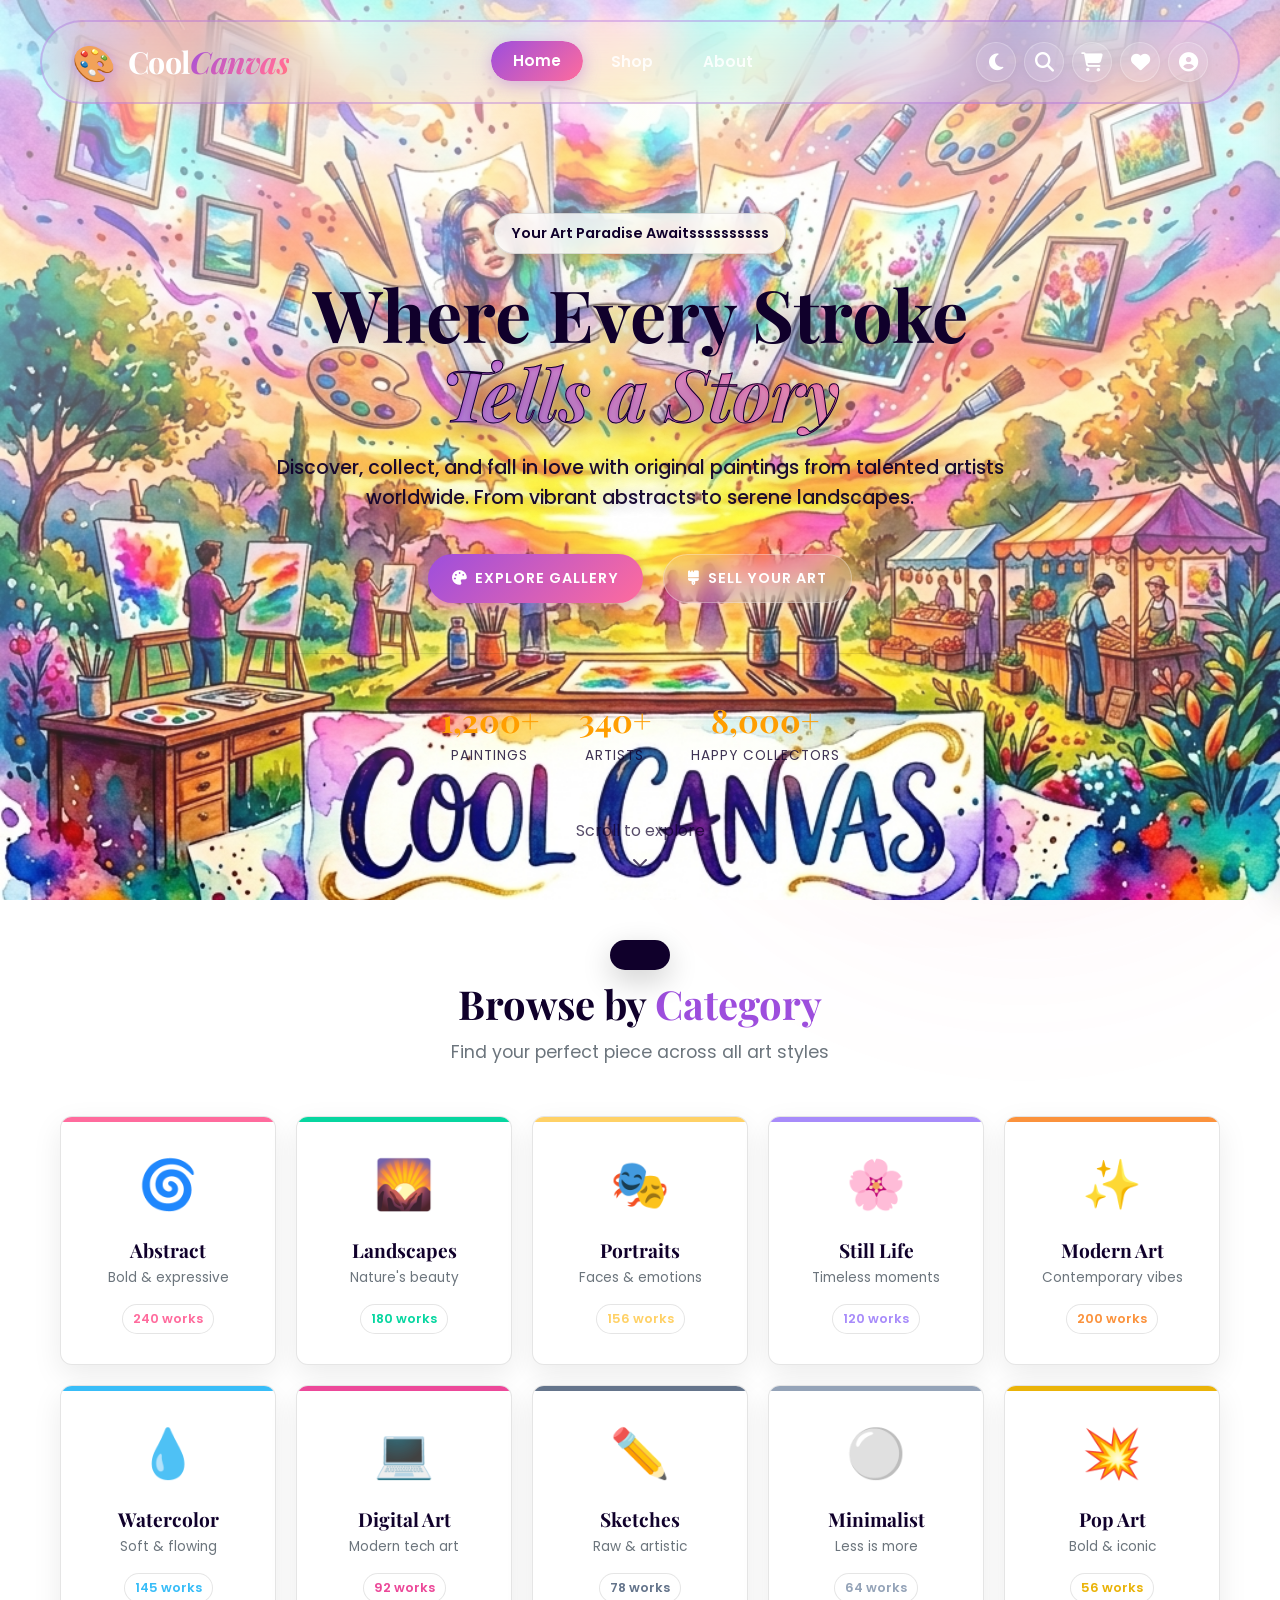
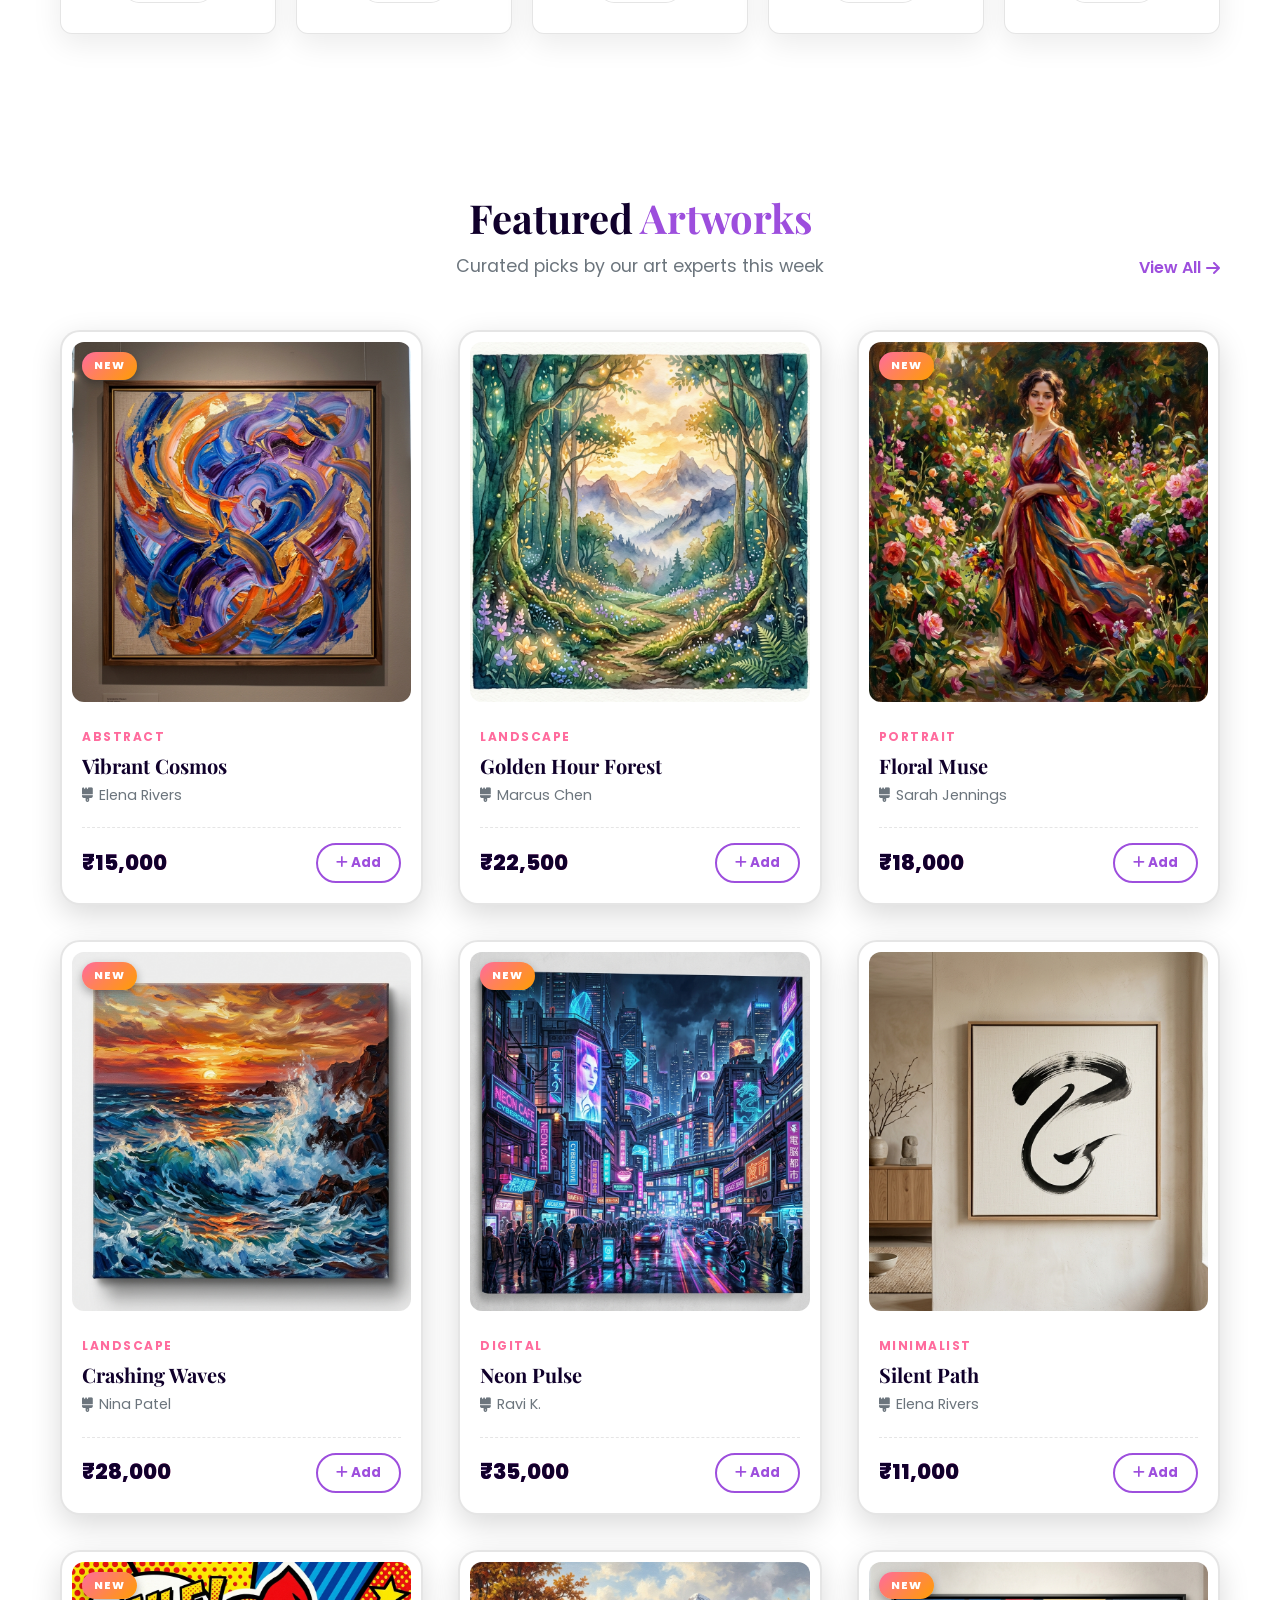
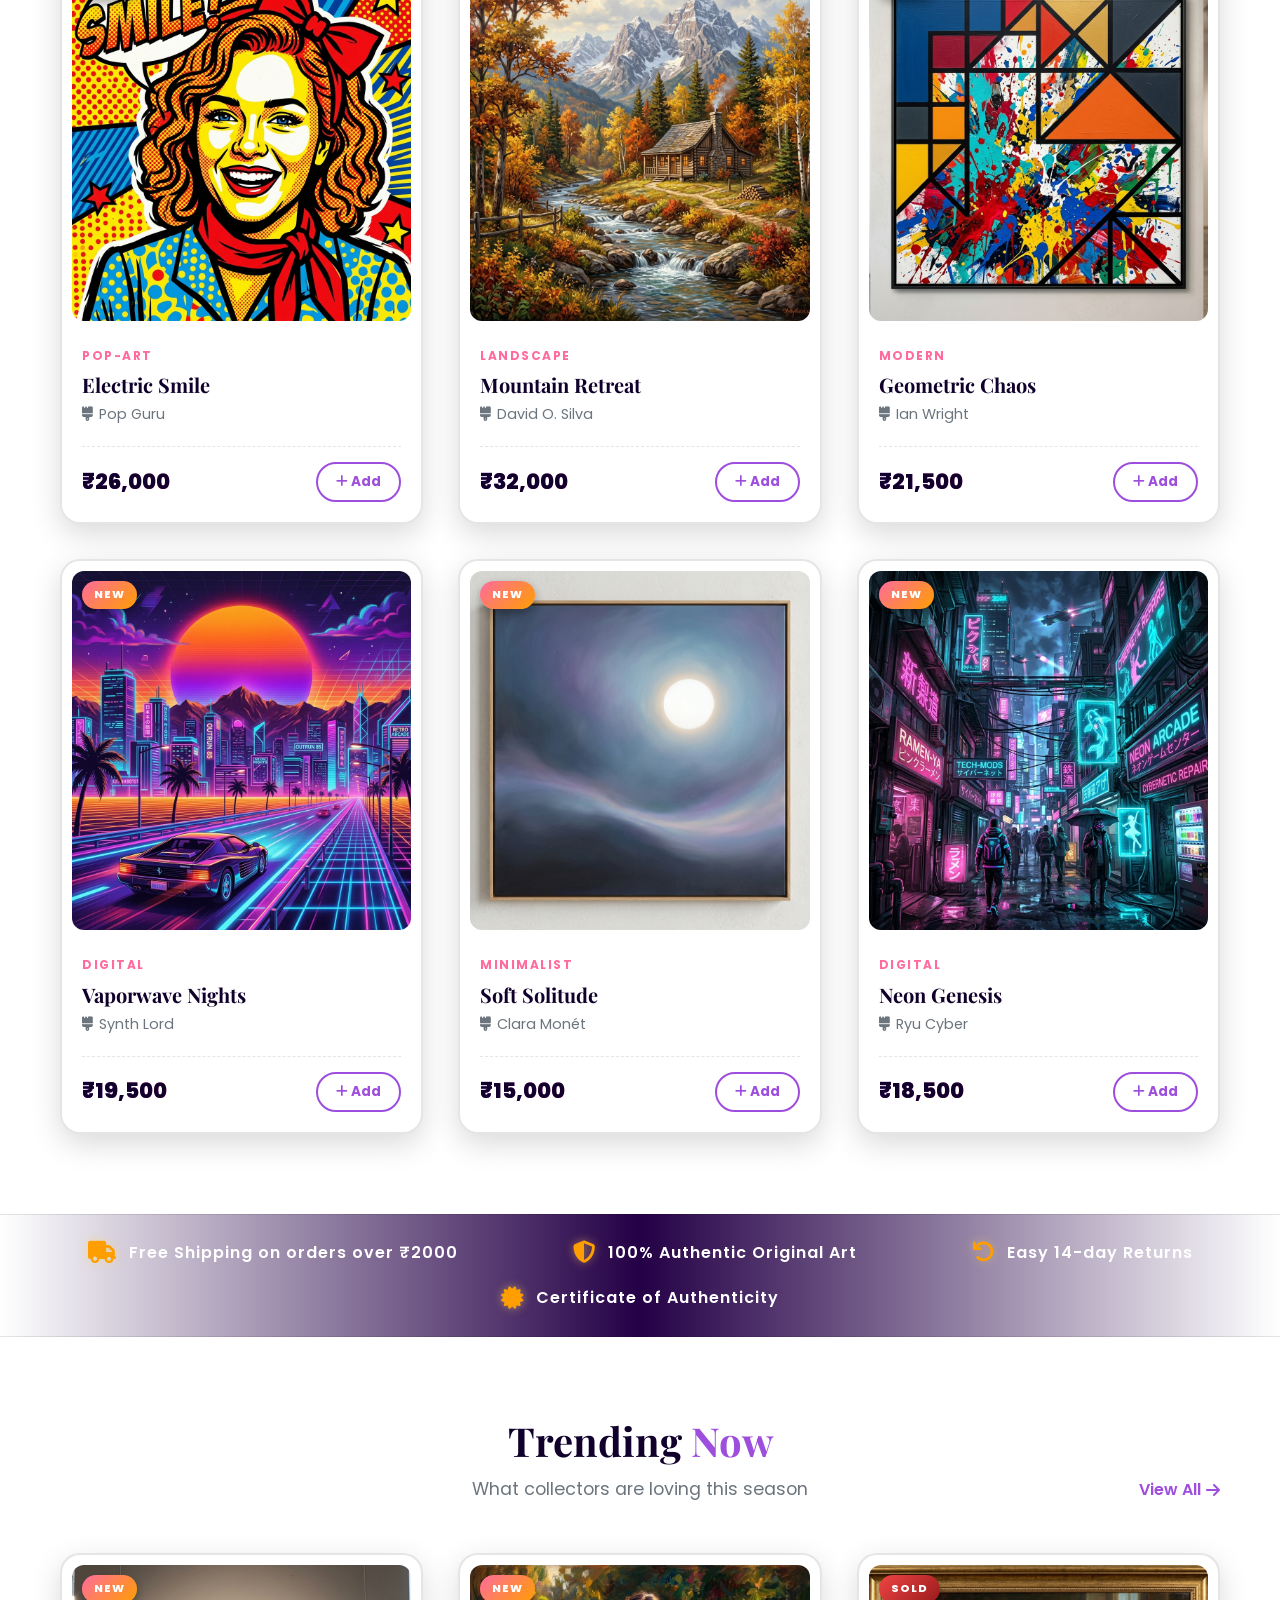
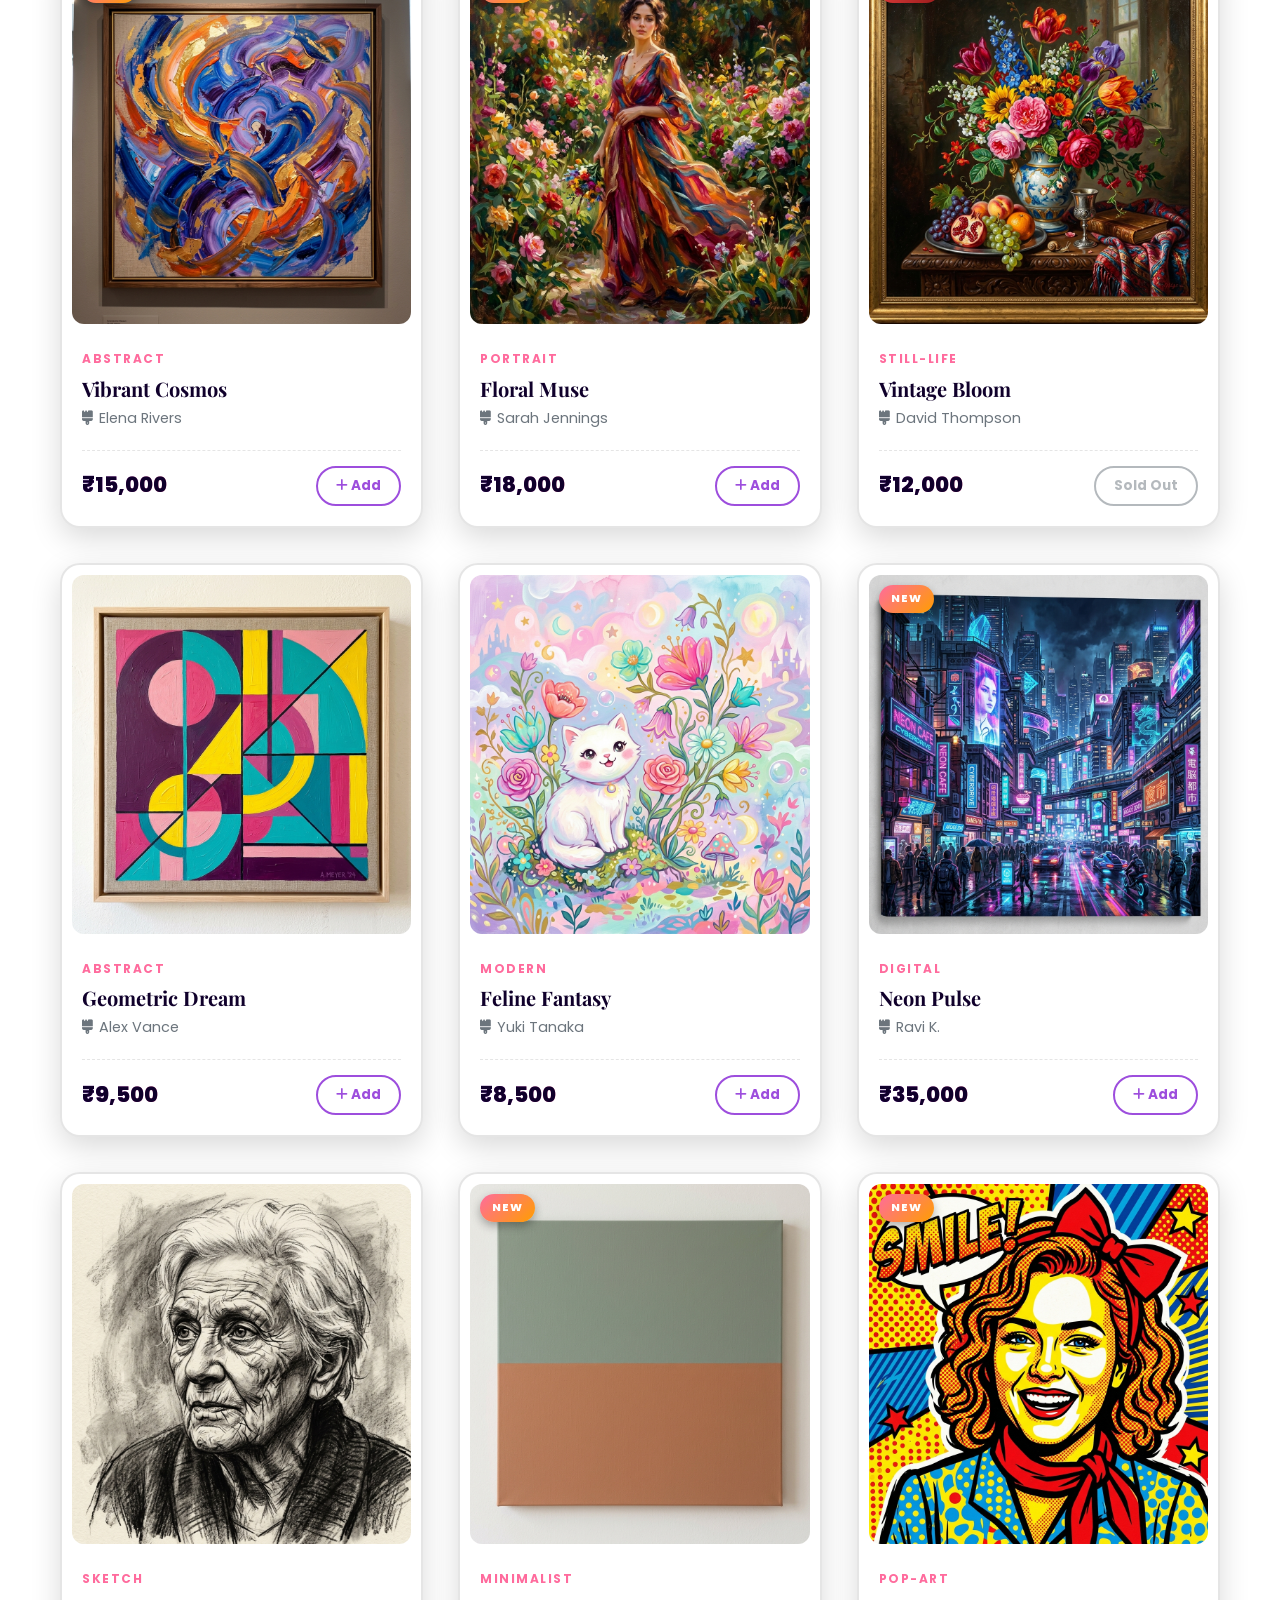
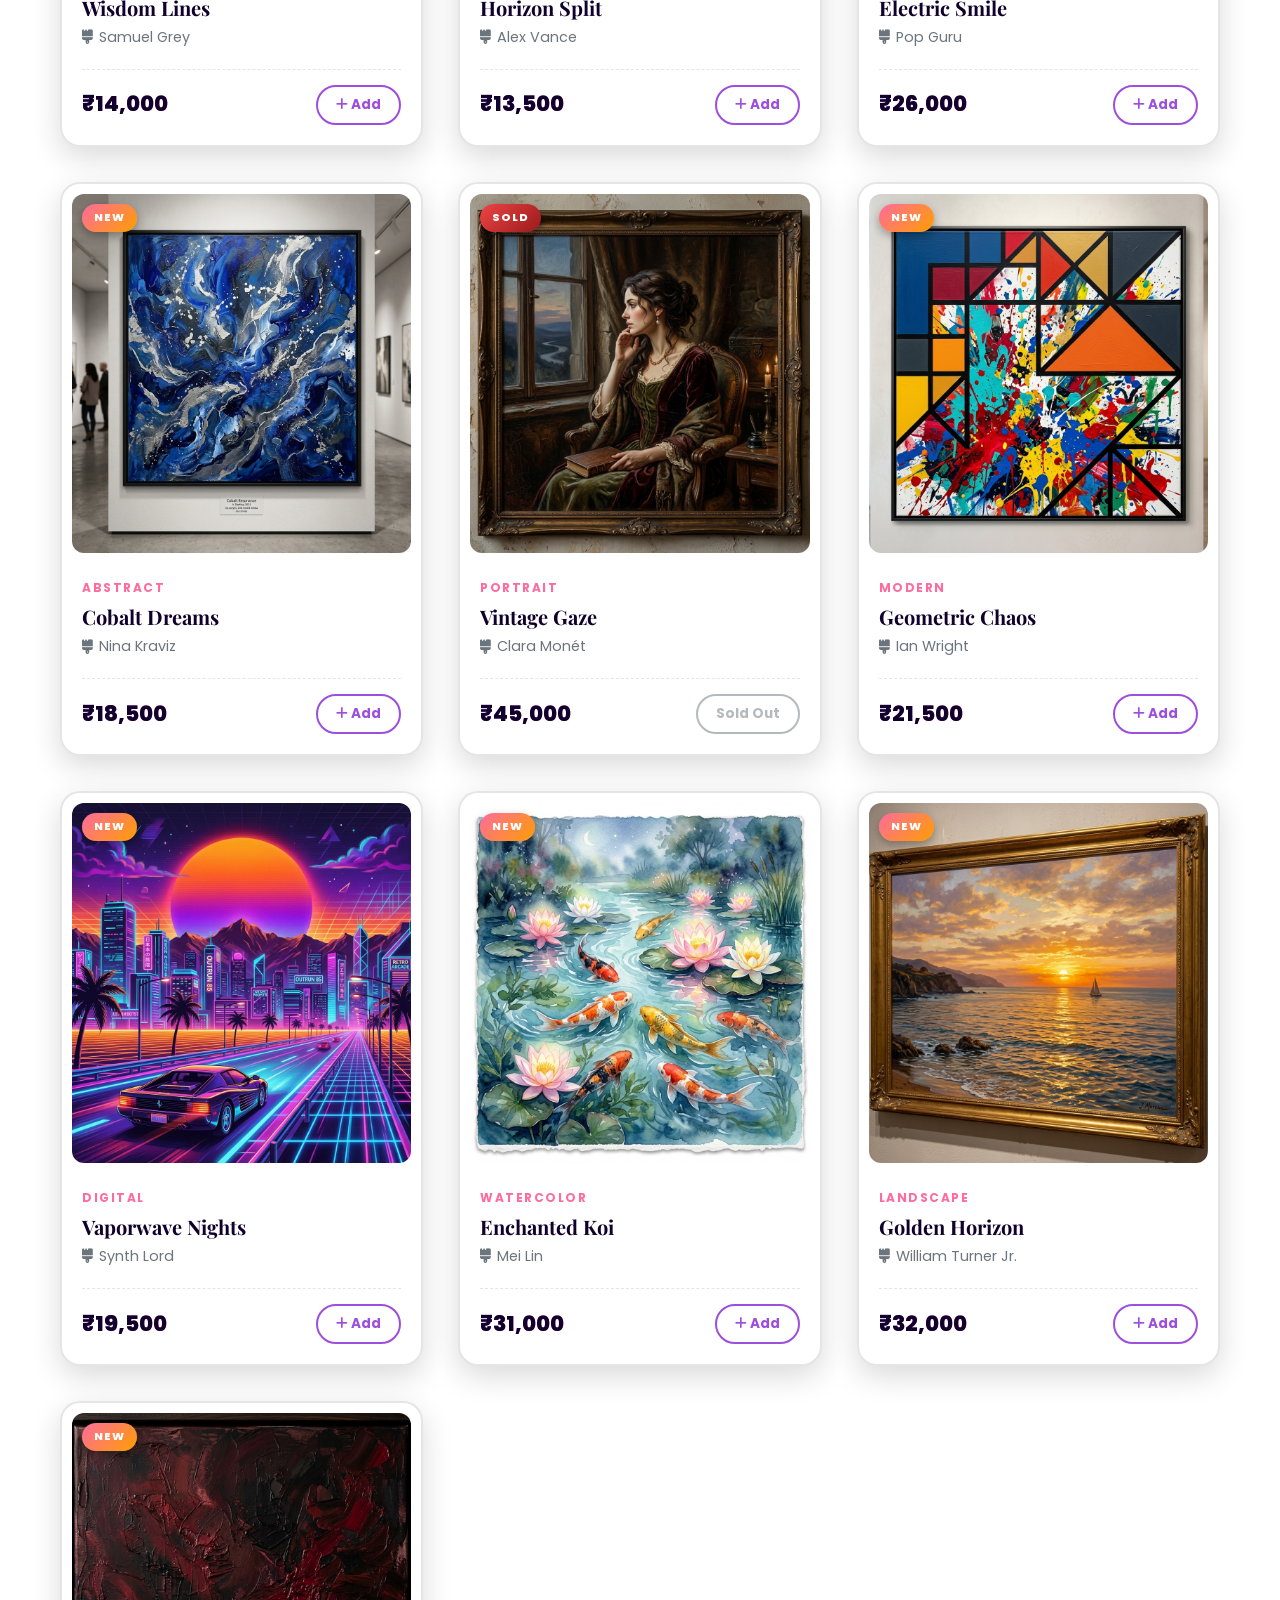
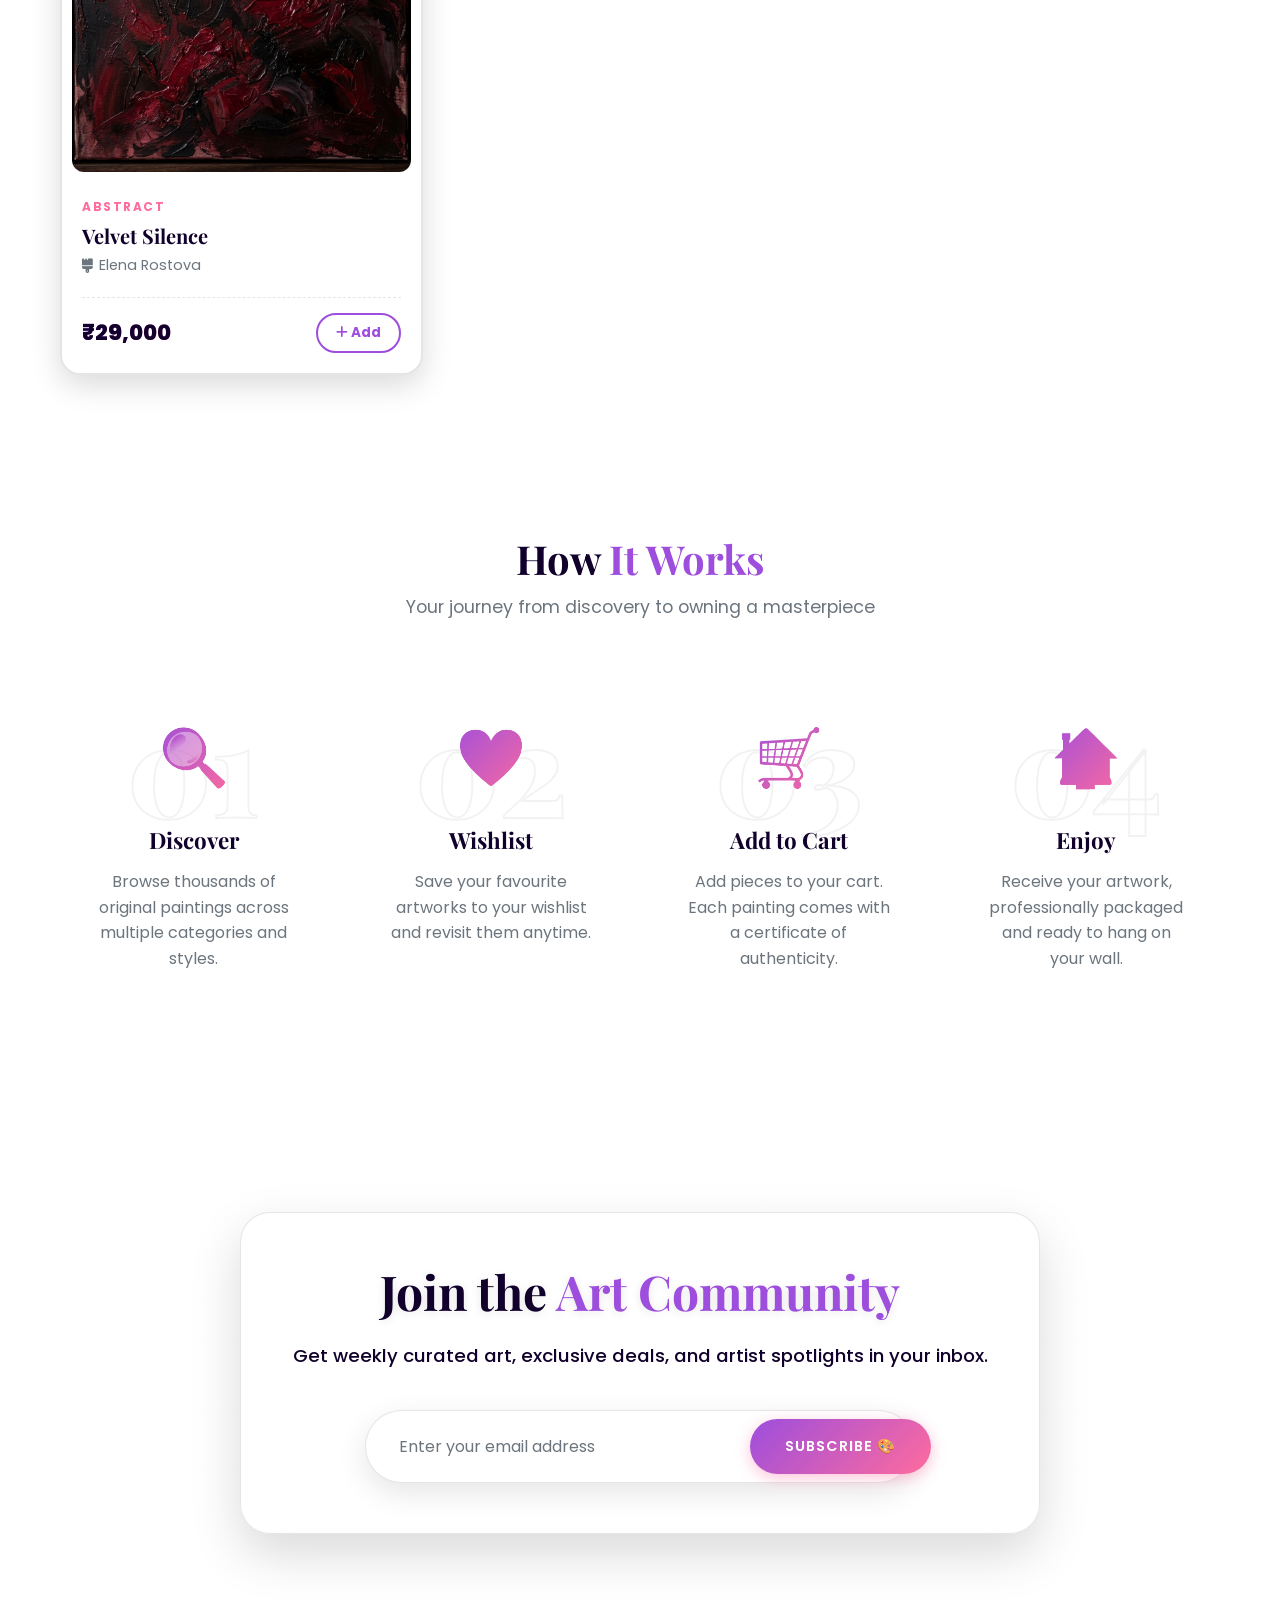
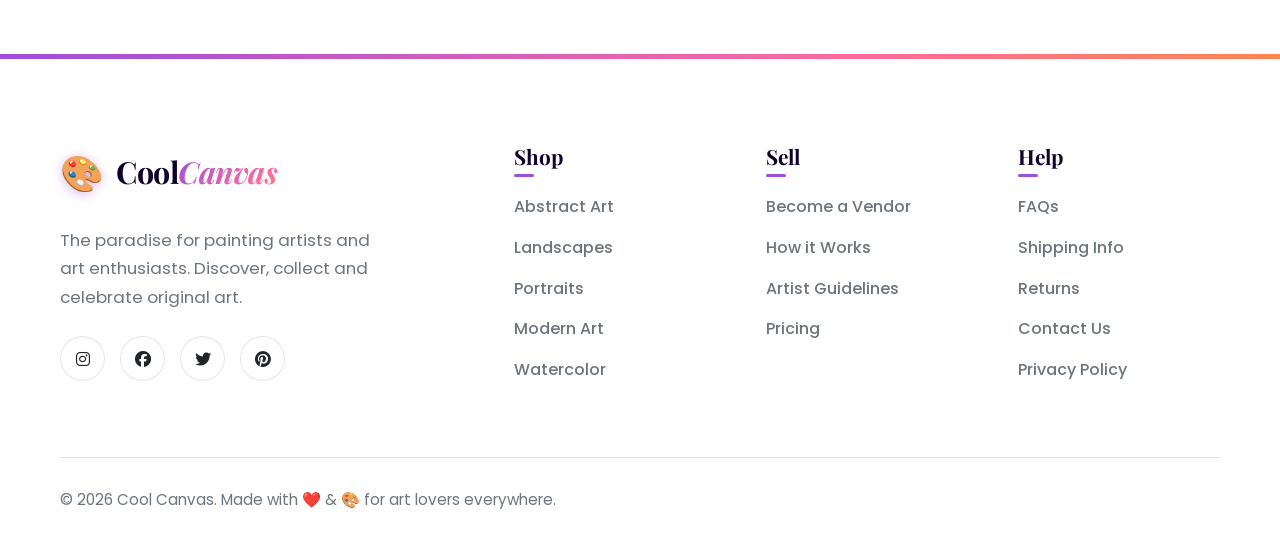
==== commit 5bca6d0e: "sss" ====
--- a/index.html
+++ b/index.html
@@ -69,7 +69,7 @@
     <div class="hero-overlay"></div>
   </div>
   <div class="hero-content">
-    <div class="hero-badge">Your Art Paradise Awaits</div>
+    <div class="hero-badge">Your Art Paradise Awaitssssssssss</div>
     <h1 class="hero-title">Where Every Stroke<br/><em>Tells a Story</em></h1>
     <p class="hero-sub">Discover, collect, and fall in love with original paintings from talented artists worldwide. From vibrant abstracts to serene landscapes.</p>
     <div class="hero-cta">
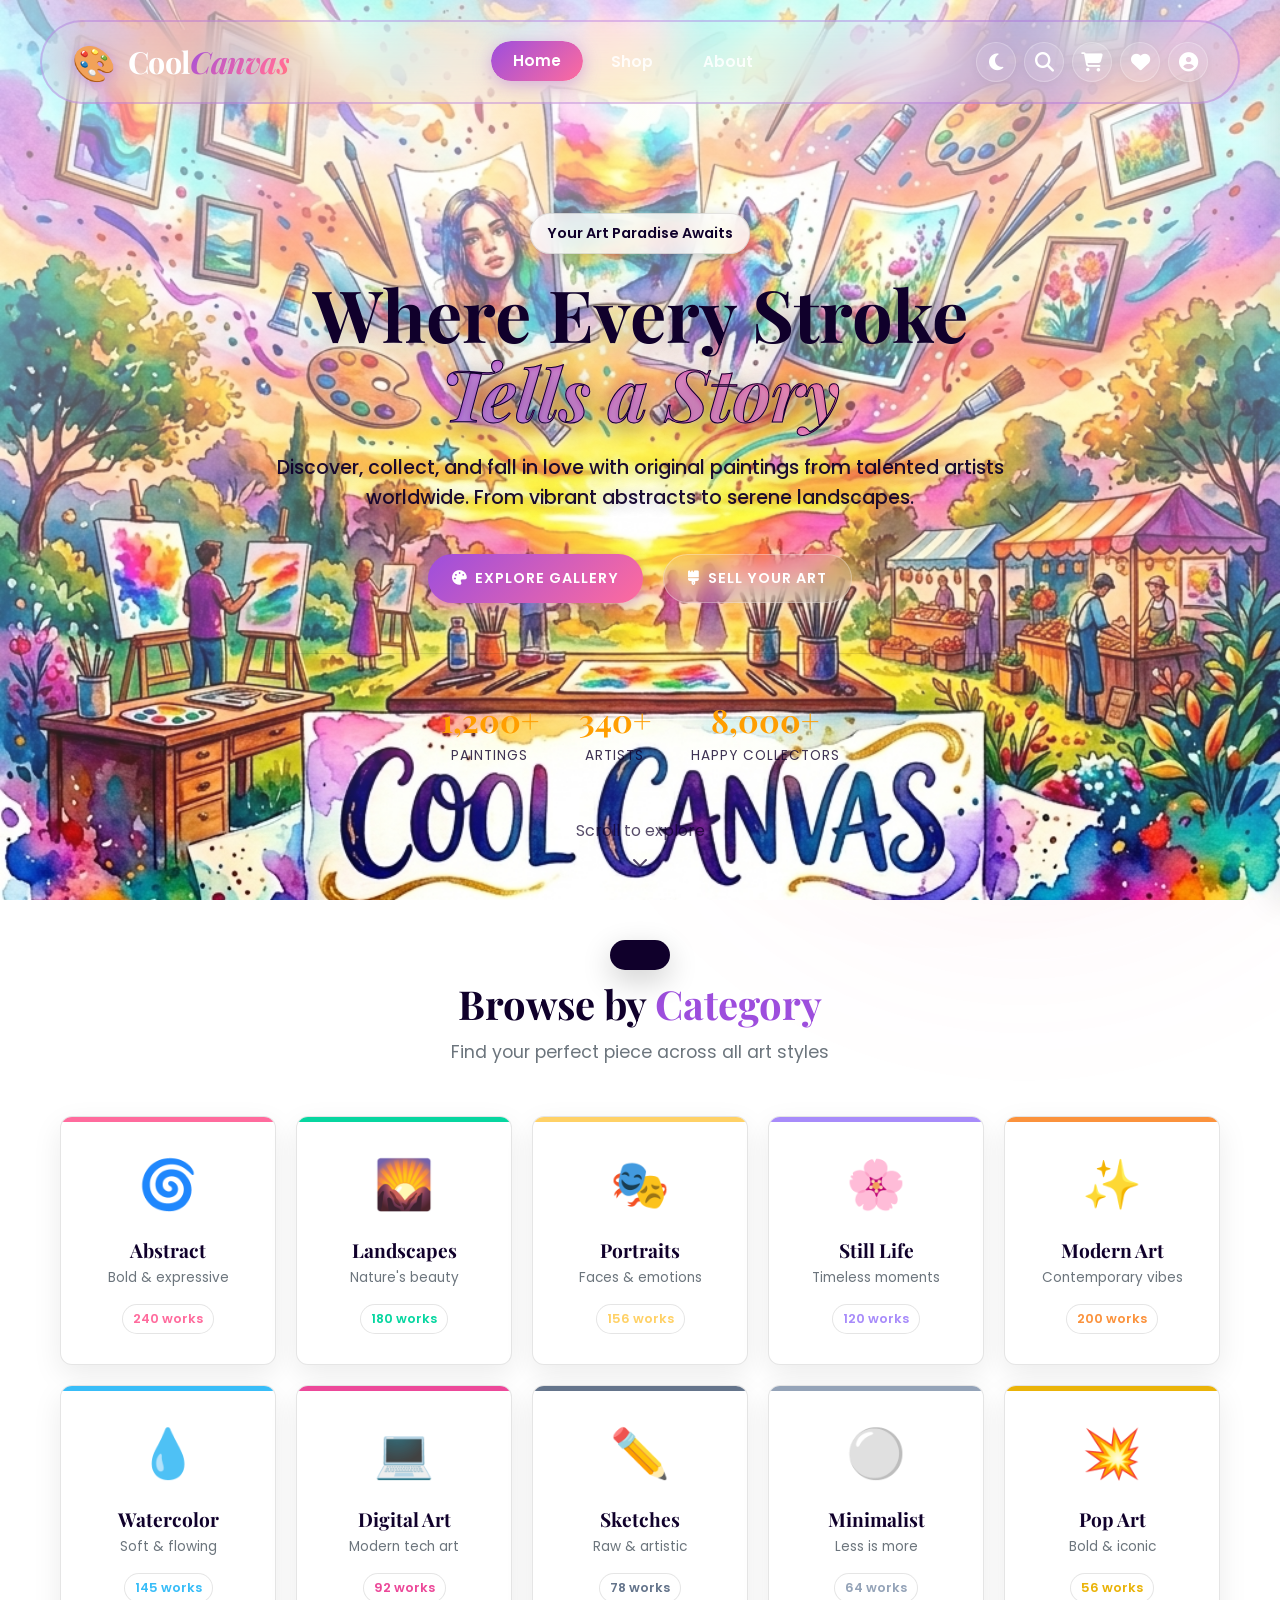
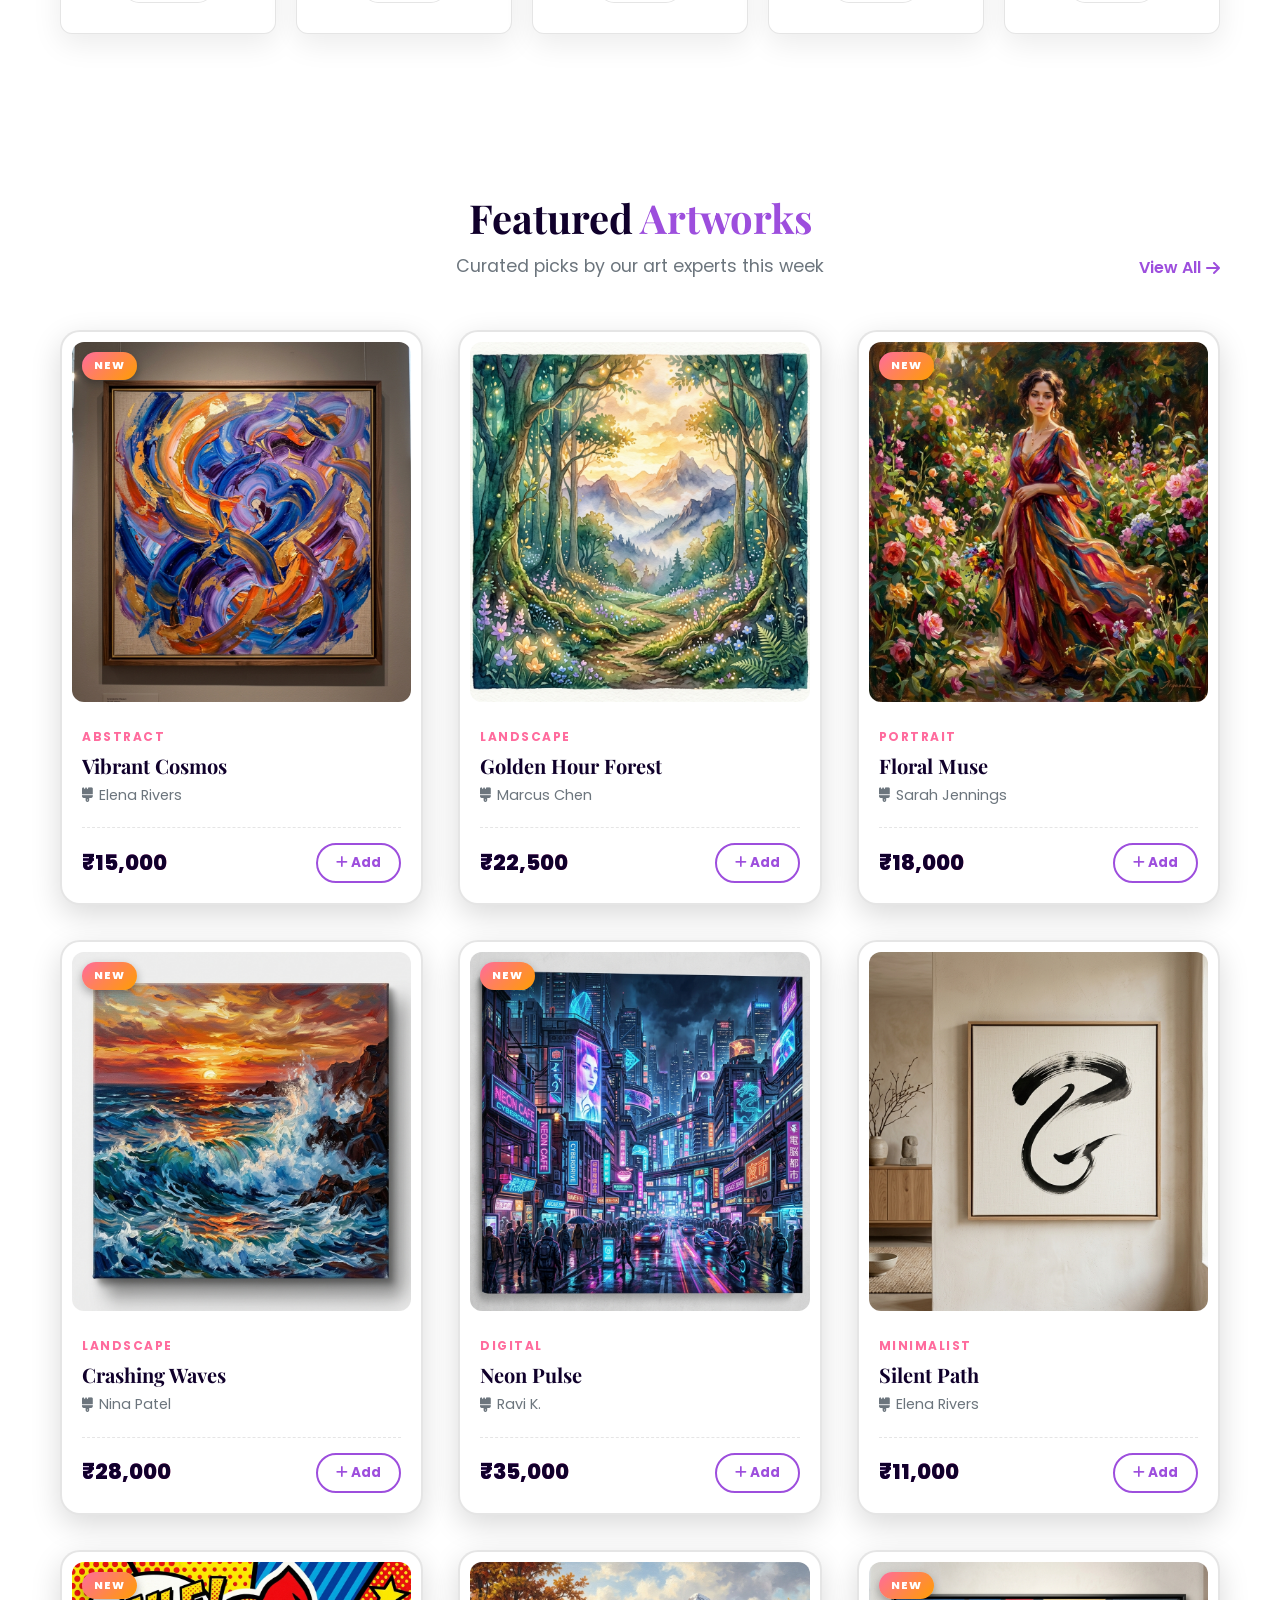
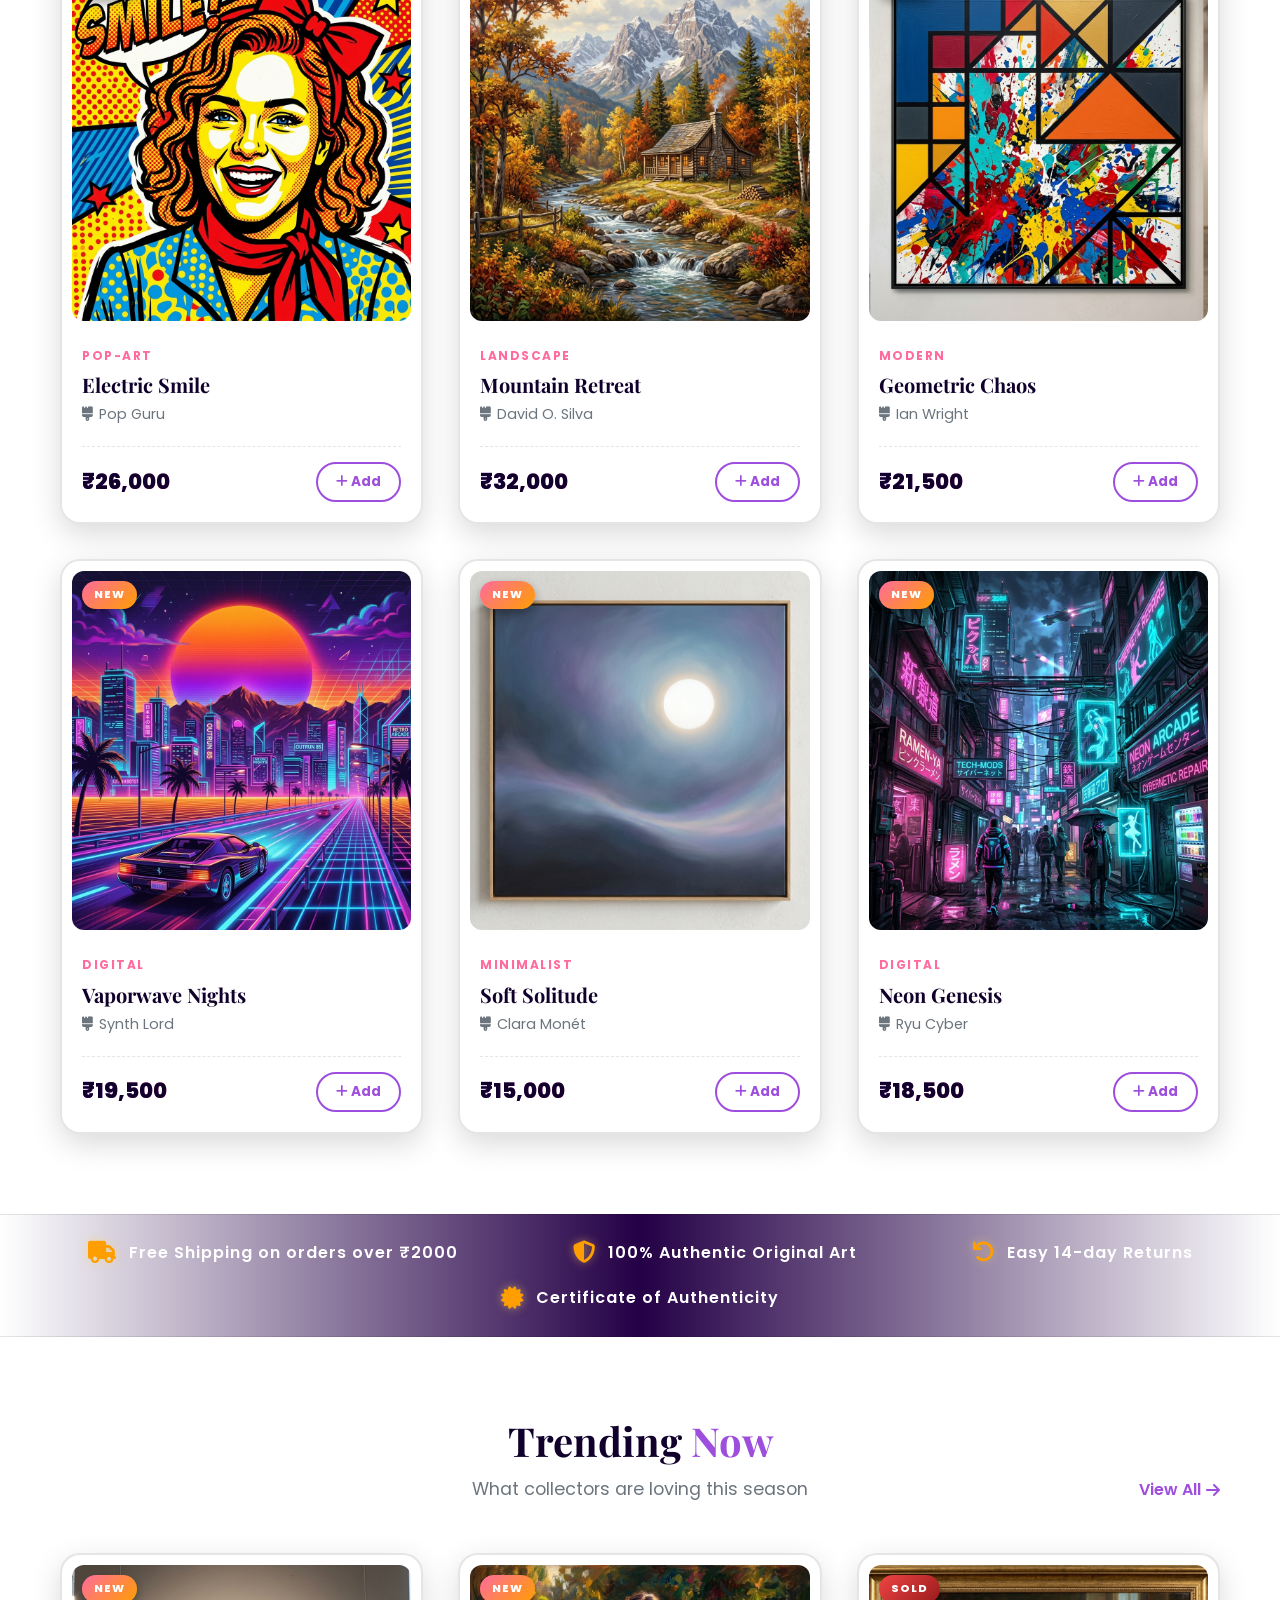
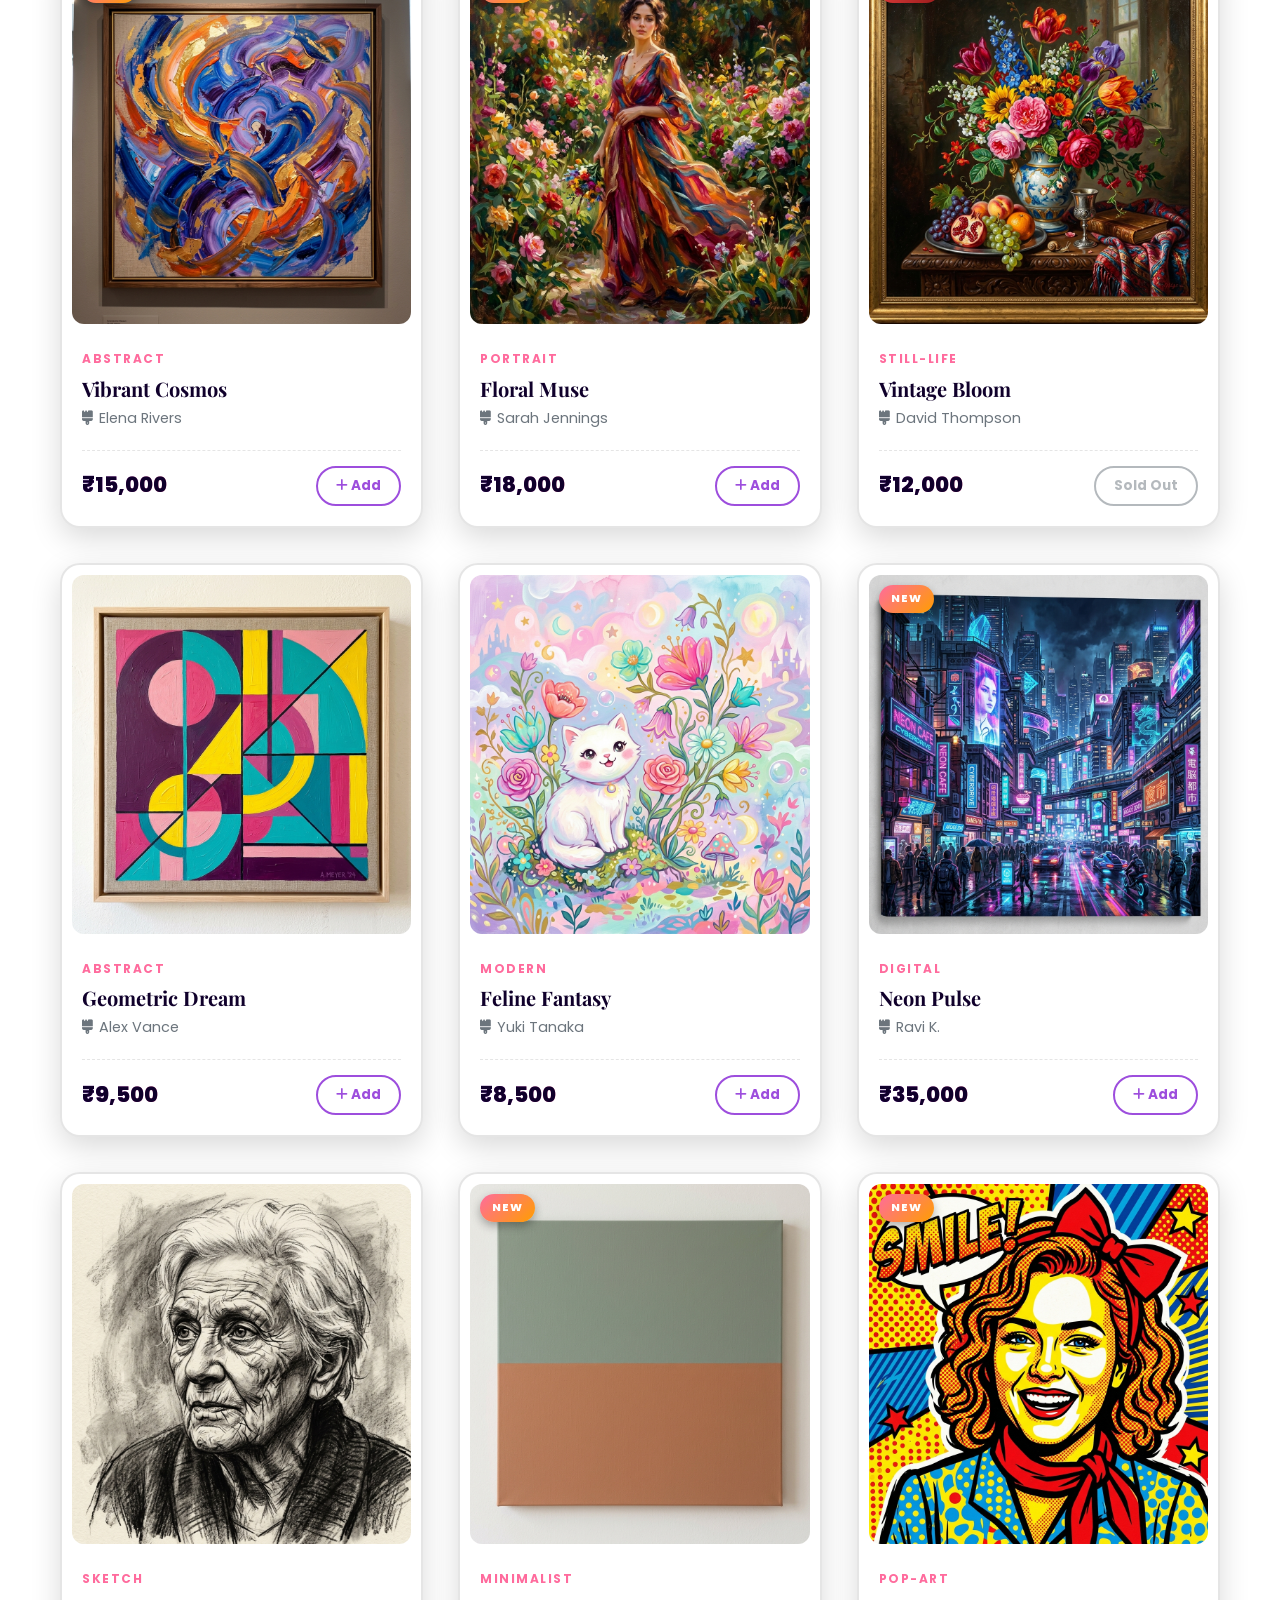
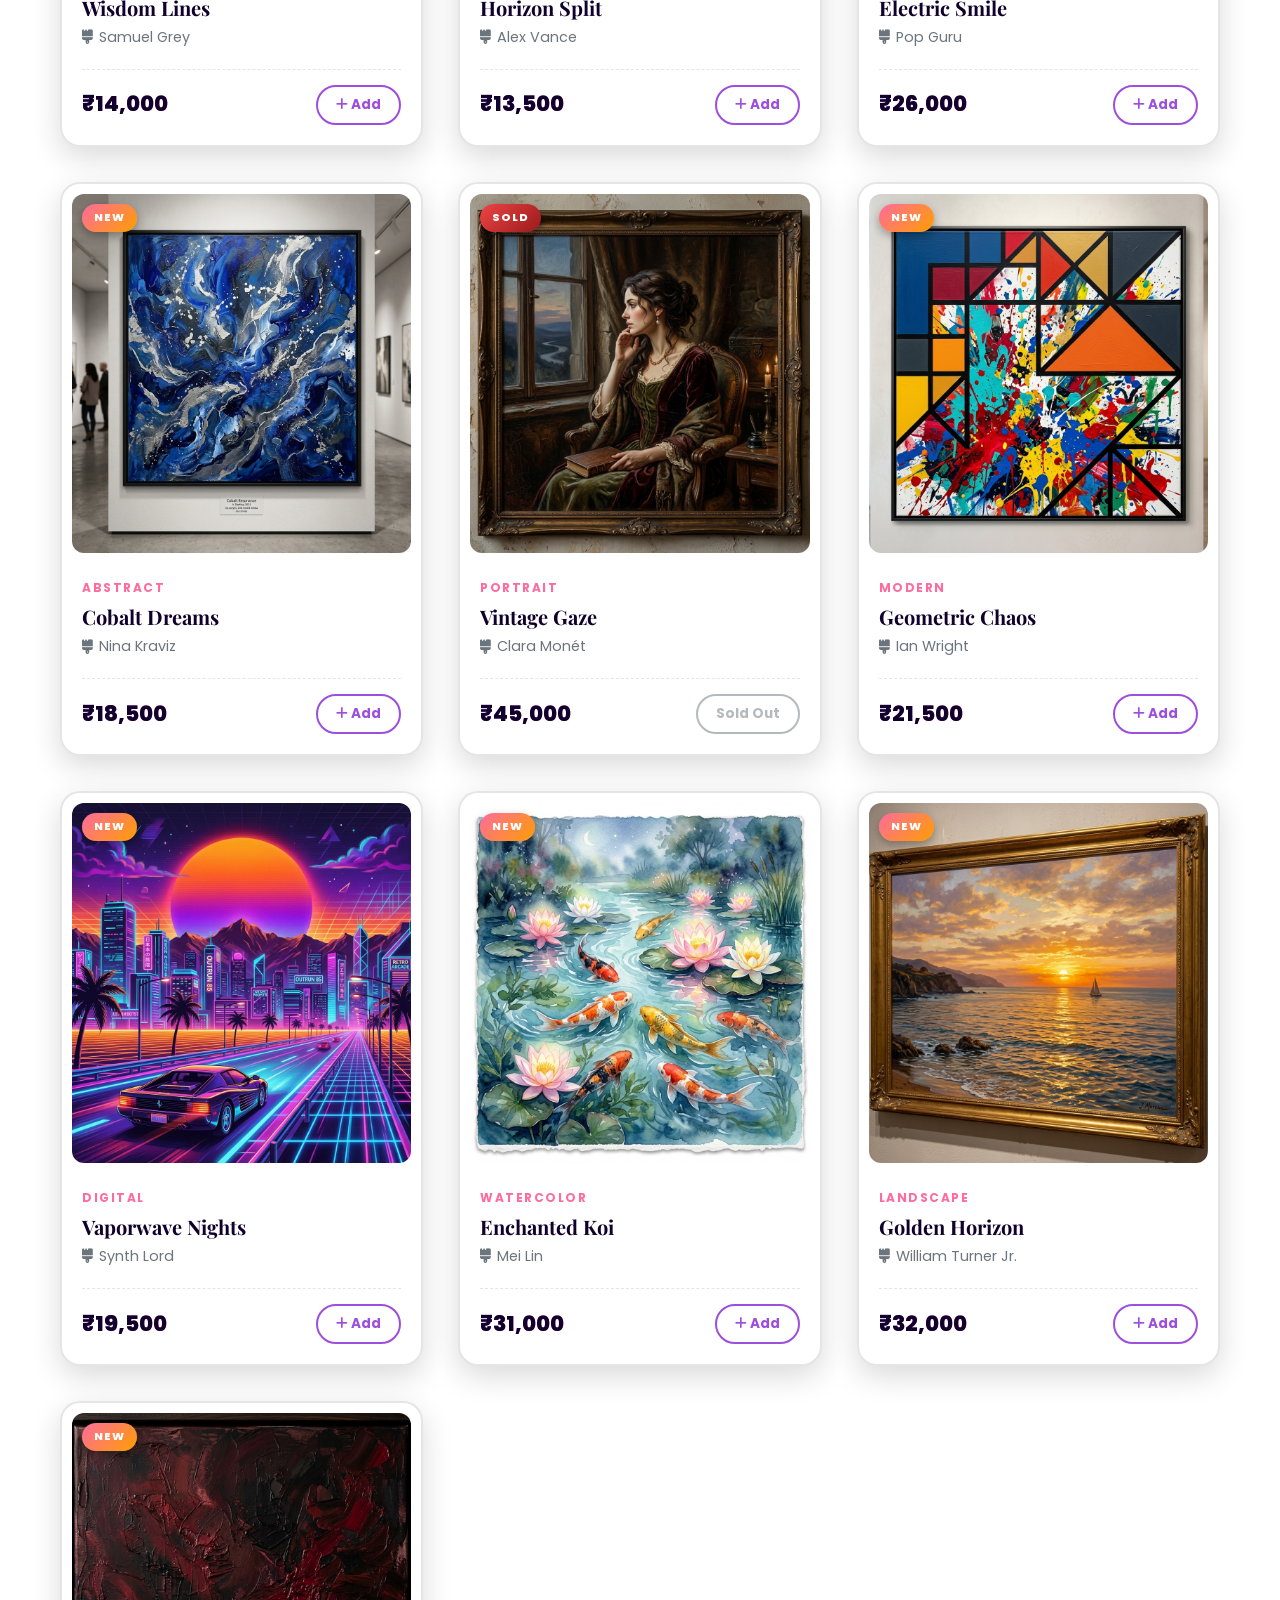
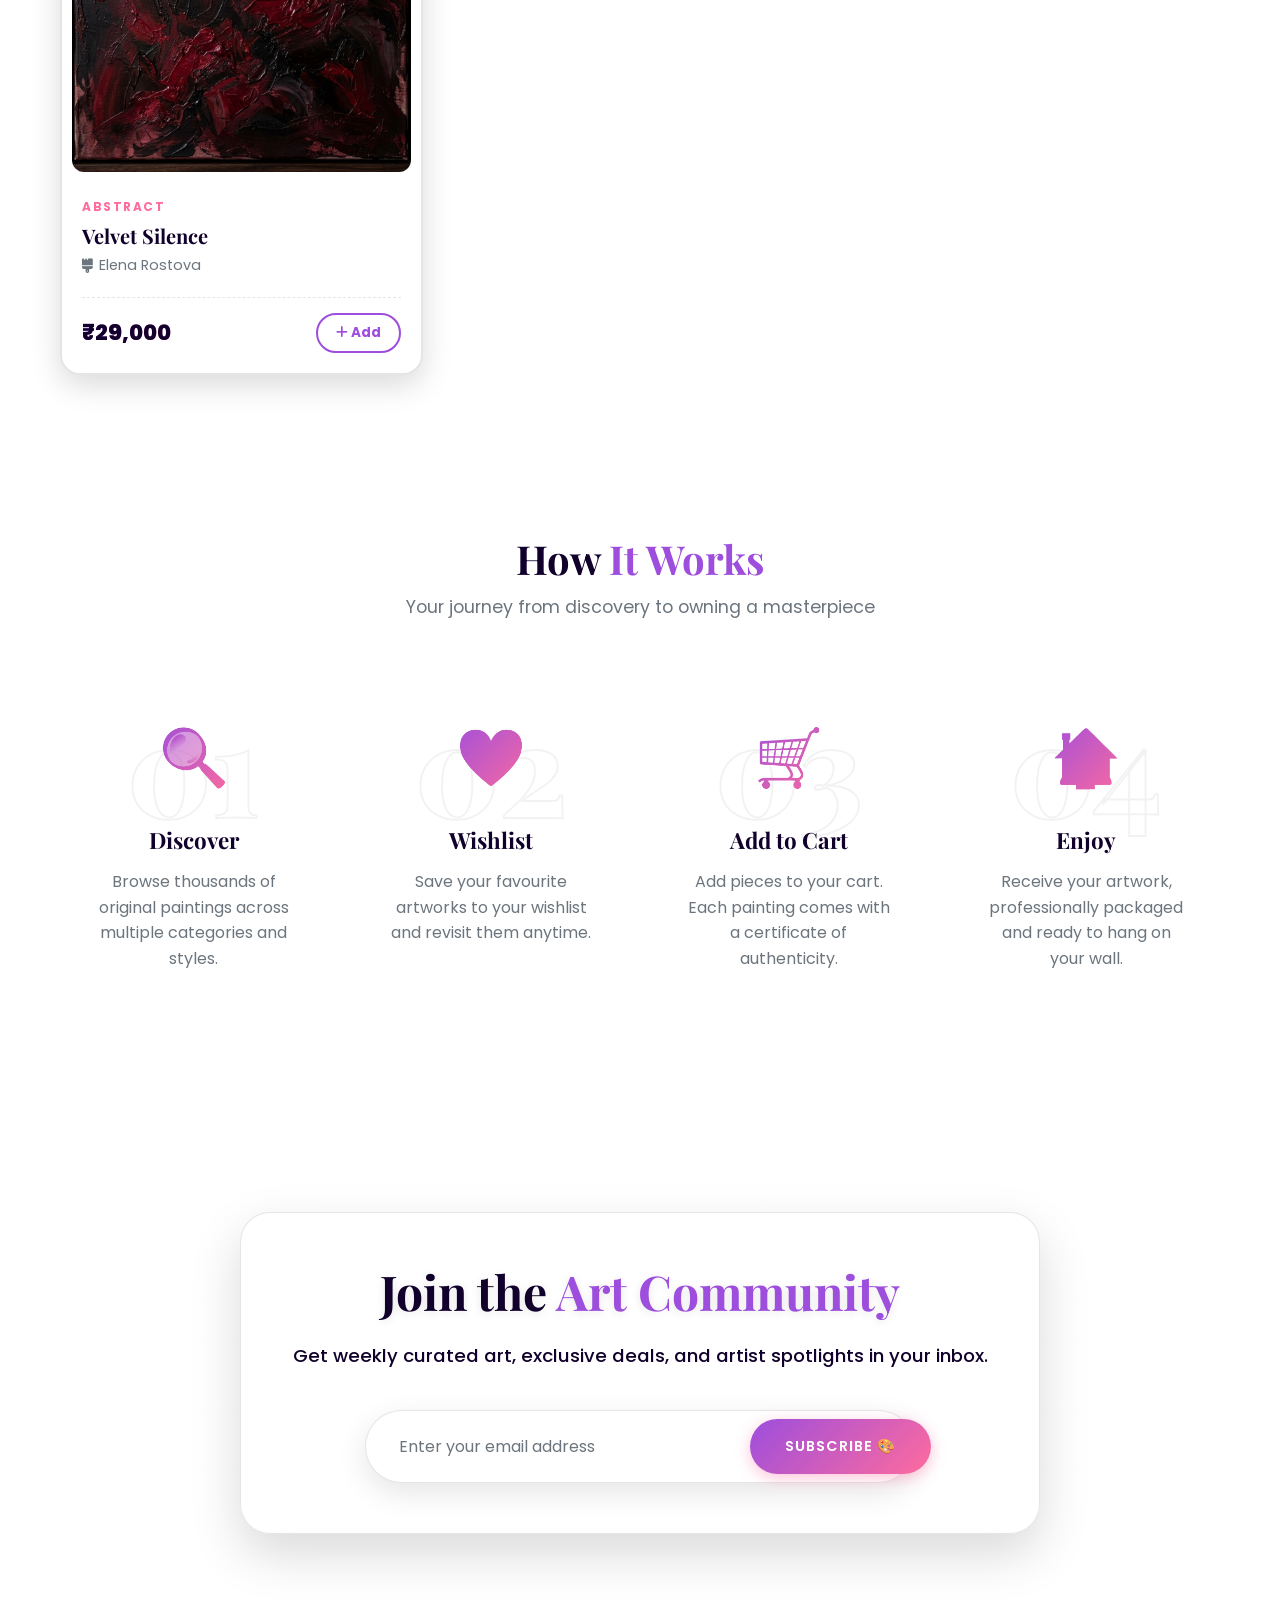
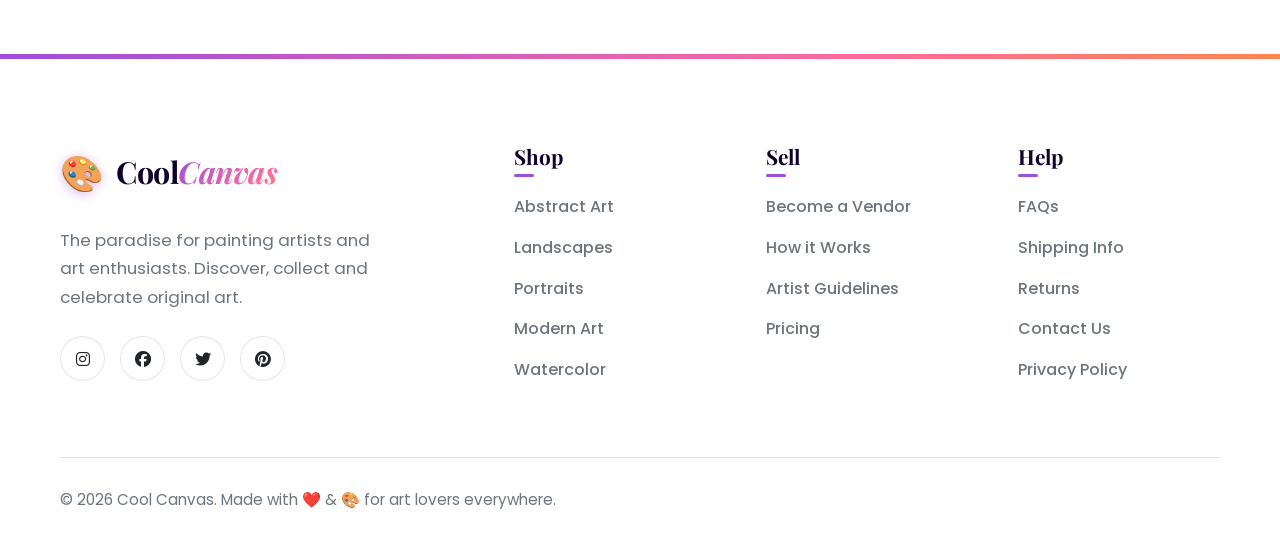
==== commit d3660977: "Update index.html hero badge text" ====
--- a/index.html
+++ b/index.html
@@ -69,7 +69,7 @@
     <div class="hero-overlay"></div>
   </div>
   <div class="hero-content">
-    <div class="hero-badge">Your Art Paradise Awaitssssssssss</div>
+    <div class="hero-badge">Your Art Paradise Awaits</div>
     <h1 class="hero-title">Where Every Stroke<br/><em>Tells a Story</em></h1>
     <p class="hero-sub">Discover, collect, and fall in love with original paintings from talented artists worldwide. From vibrant abstracts to serene landscapes.</p>
     <div class="hero-cta">
